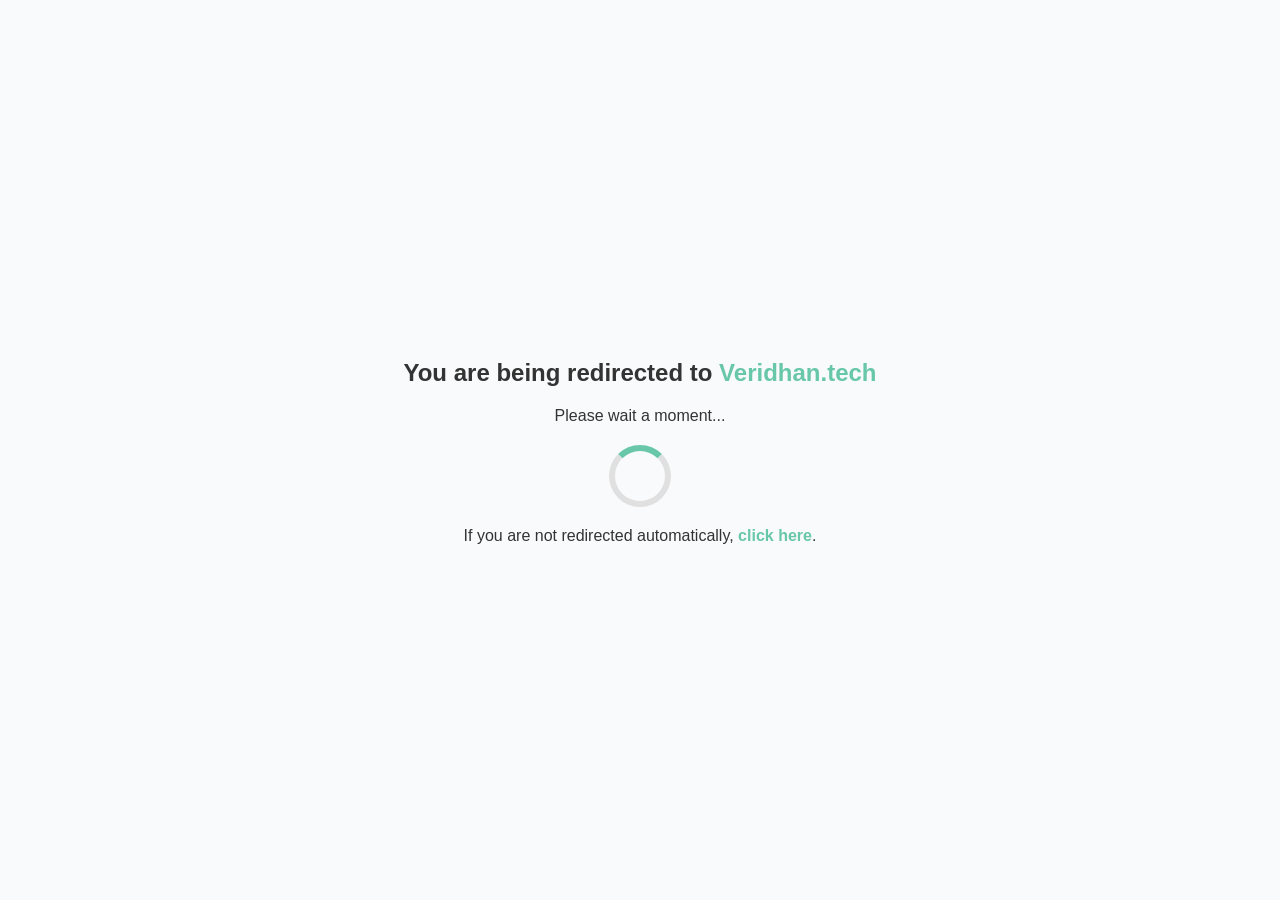
==== index.html @ 01438ee3 "Update index.html" ====
<!DOCTYPE html>
<html lang="en">
<head>
  <meta name='impact-site-verification' value='ee947fef-5fe5-438e-ae5c-49d98652f507' />
  <meta charset="UTF-8" />
  <meta name="viewport" content="width=device-width, initial-scale=1.0" />
  <title>Redirecting to Veridhan.tech</title>
  <style>
    body {
      margin: 0;
      padding: 0;
      display: flex;
      flex-direction: column;
      justify-content: center;
      align-items: center;
      height: 100vh;
      background-color: #f9fafb;
      font-family: Arial, sans-serif;
      color: #333;
    }

    .container {
      text-align: center;
      padding: 20px;
    }

    .loader {
      border: 6px solid #e0e0e0;
      border-top: 6px solid #67C7A8;
      border-radius: 50%;
      width: 50px;
      height: 50px;
      animation: spin 1s linear infinite;
      margin: 20px auto;
    }

    @keyframes spin {
      0% { transform: rotate(0deg); }
      100% { transform: rotate(360deg); }
    }

    a {
      color: #67C7A8;
      text-decoration: none;
      font-weight: bold;
    }
  </style>

  <script>
    setTimeout(() => {
      window.location.href = "https://veridhan.tech";
    }, 3000);
  </script>
</head>

<body>
  <div class="container">
    <h2>You are being redirected to <span style="color:#67C7A8;">Veridhan.tech</span></h2>
    <p>Please wait a moment...</p>
    <div class="loader"></div>
    <p>If you are not redirected automatically, <a href="https://veridhan.tech">click here</a>.</p>
  </div>
</body>
</html>
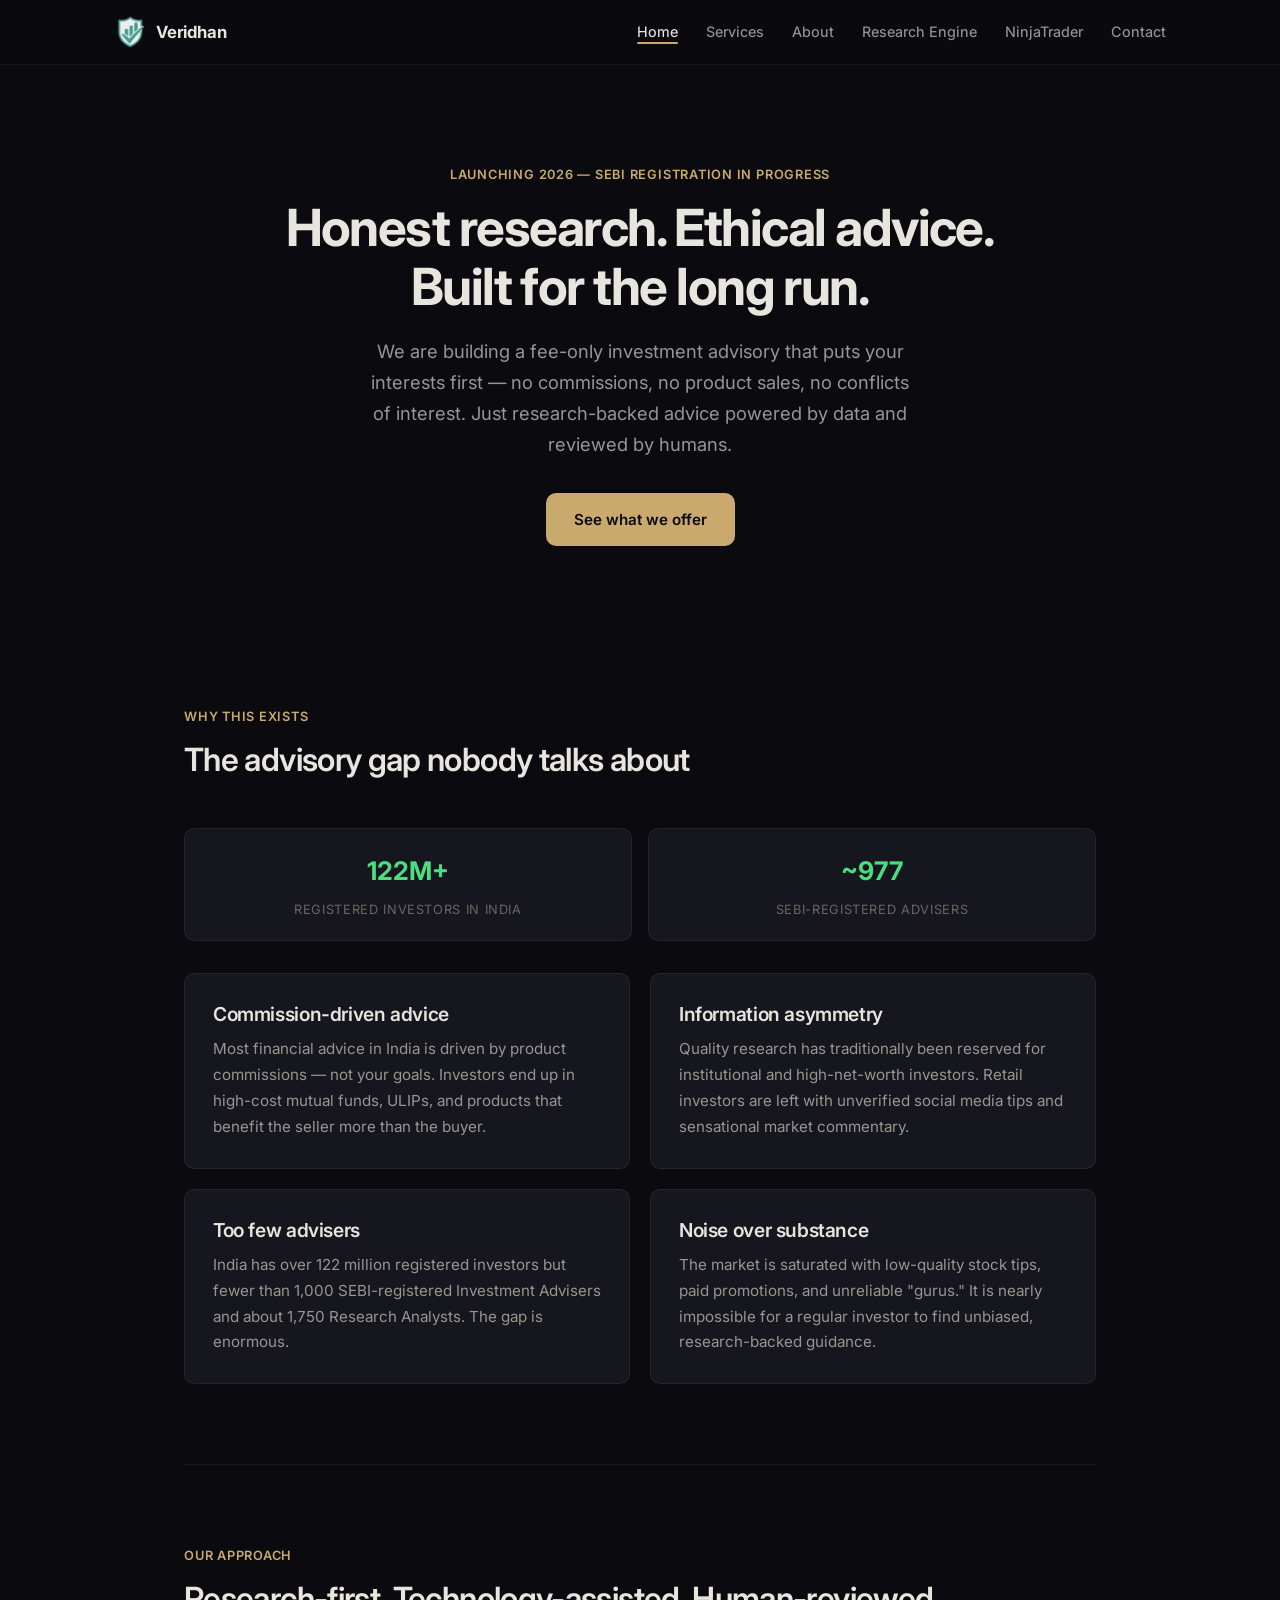
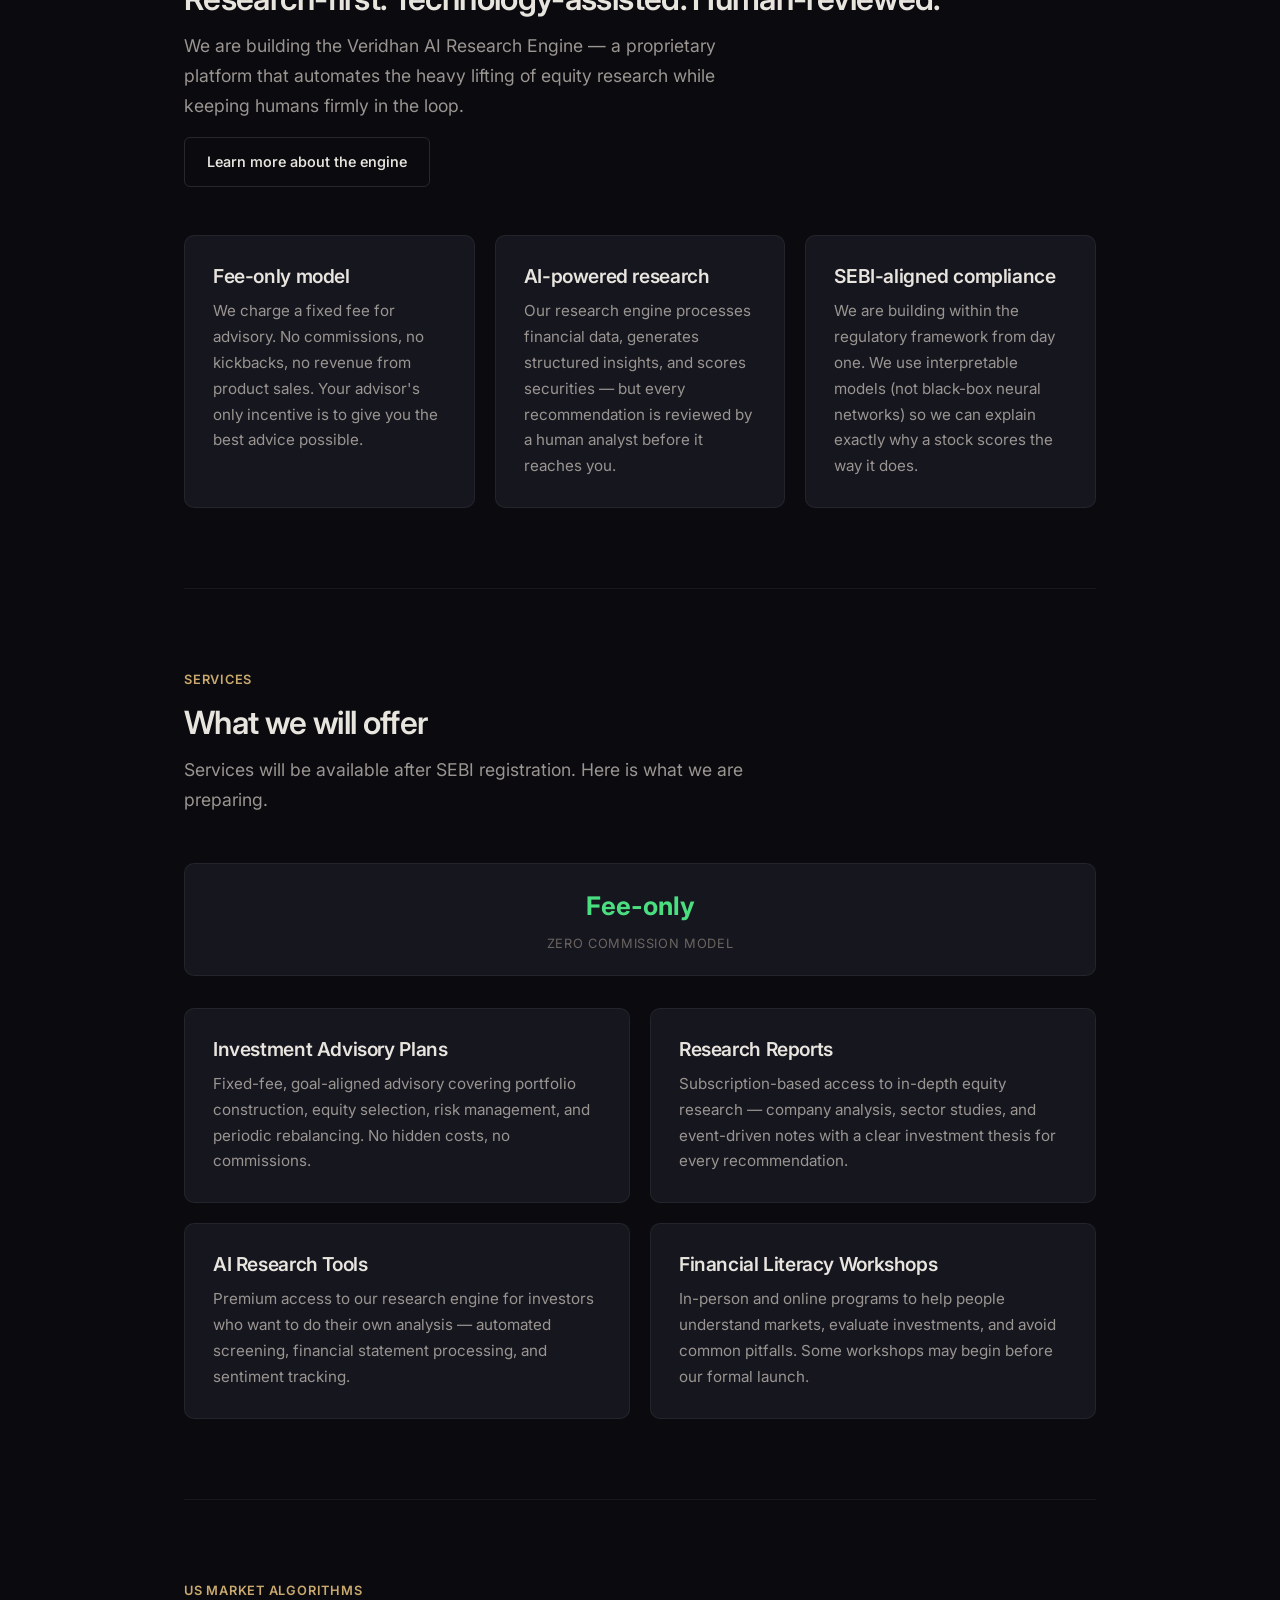
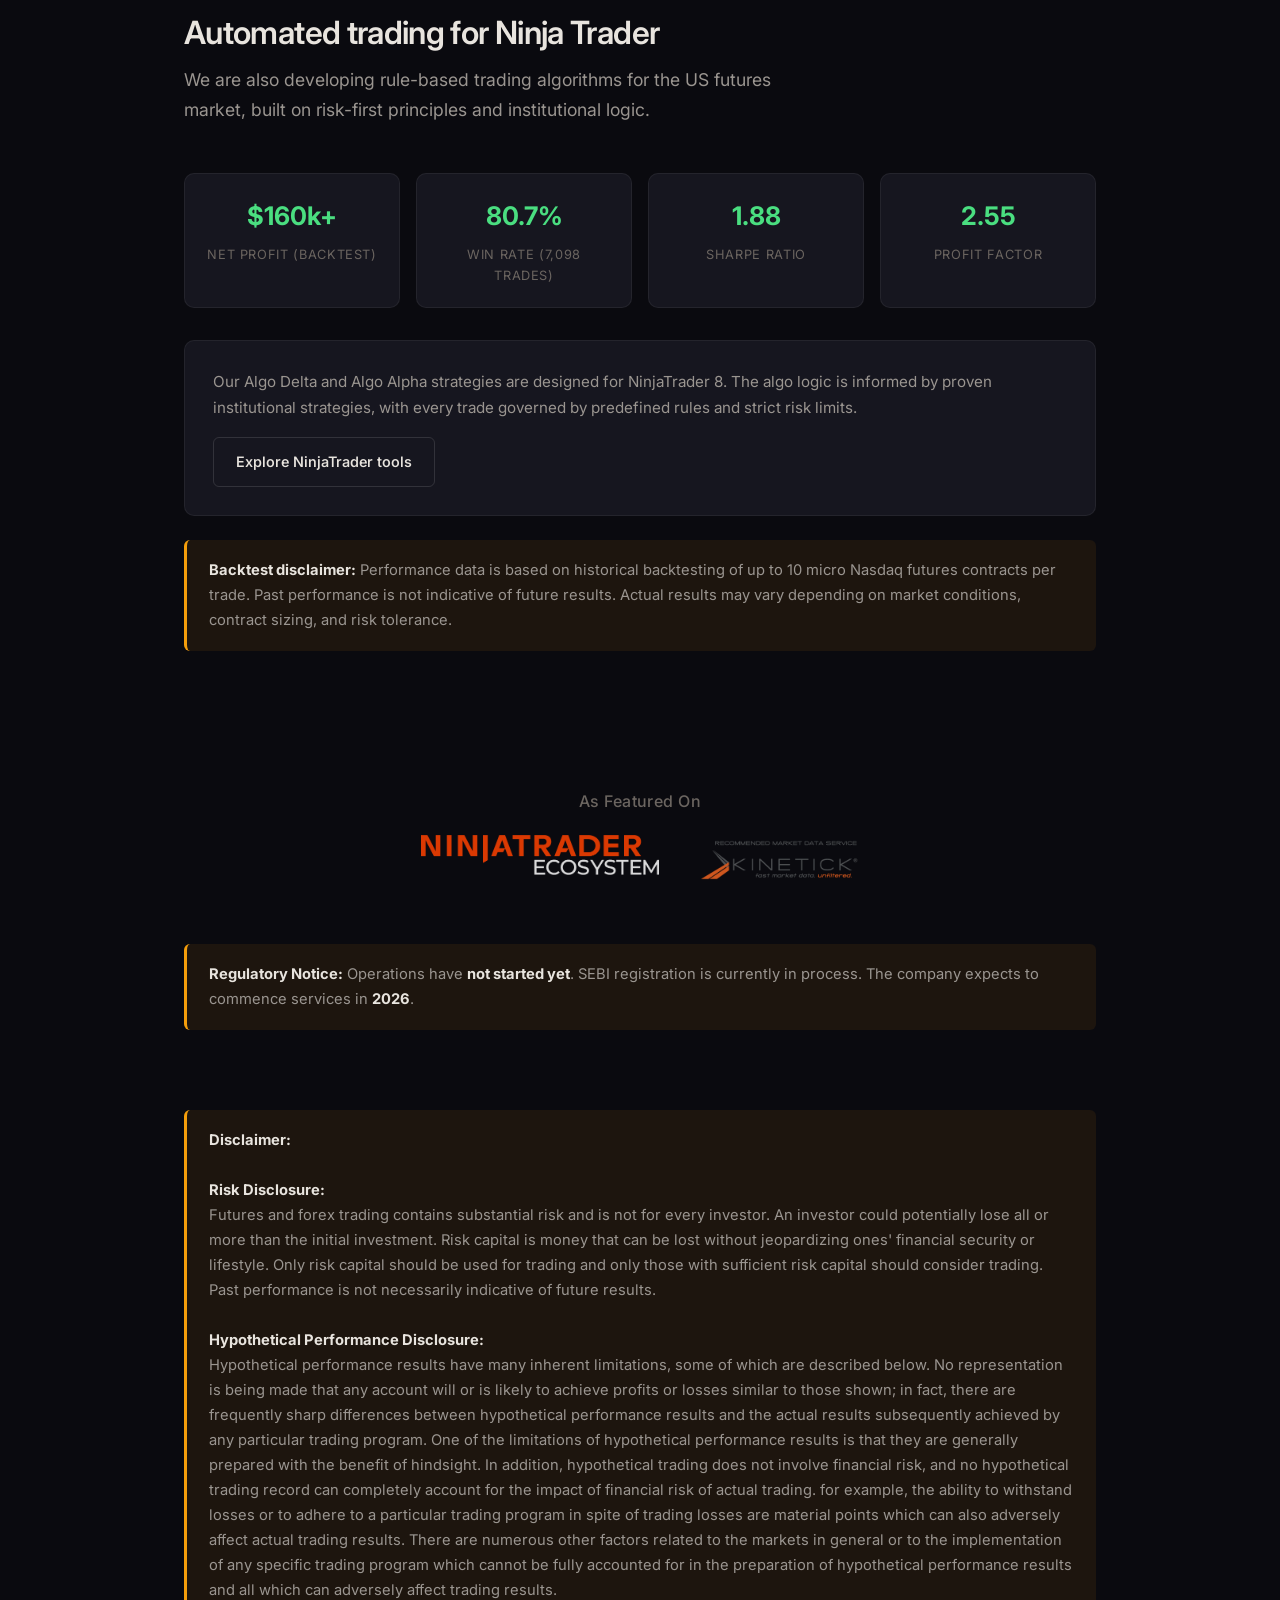
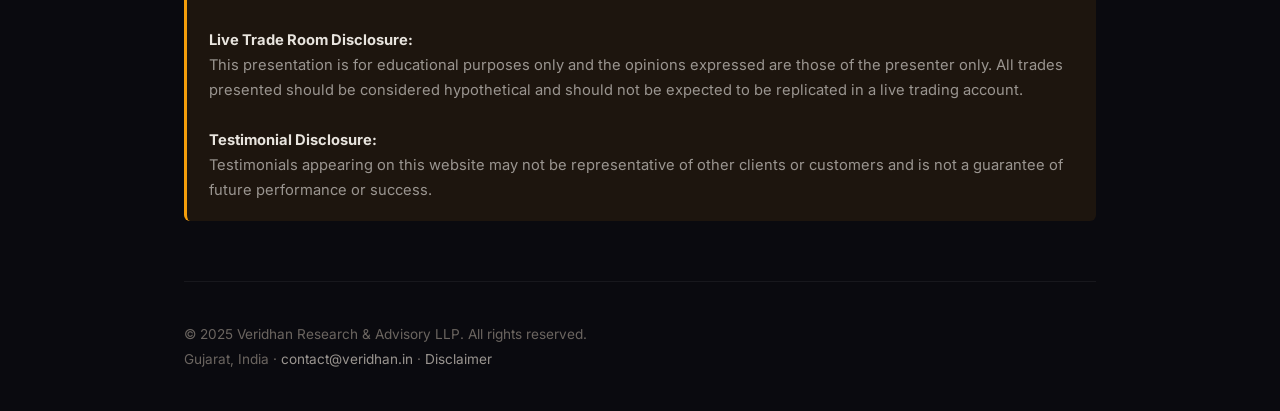
==== commit 91edbf16: "Add files via upload" ====
--- a/index.html
+++ b/index.html
@@ -1,64 +1,307 @@
 <!DOCTYPE html>
 <html lang="en">
+
 <head>
-  <meta name='impact-site-verification' value='ee947fef-5fe5-438e-ae5c-49d98652f507' />
-  <meta charset="UTF-8" />
-  <meta name="viewport" content="width=device-width, initial-scale=1.0" />
-  <title>Redirecting to Veridhan.tech</title>
-  <style>
-    body {
-      margin: 0;
-      padding: 0;
-      display: flex;
-      flex-direction: column;
-      justify-content: center;
-      align-items: center;
-      height: 100vh;
-      background-color: #f9fafb;
-      font-family: Arial, sans-serif;
-      color: #333;
-    }
-
-    .container {
-      text-align: center;
-      padding: 20px;
-    }
-
-    .loader {
-      border: 6px solid #e0e0e0;
-      border-top: 6px solid #67C7A8;
-      border-radius: 50%;
-      width: 50px;
-      height: 50px;
-      animation: spin 1s linear infinite;
-      margin: 20px auto;
-    }
-
-    @keyframes spin {
-      0% { transform: rotate(0deg); }
-      100% { transform: rotate(360deg); }
-    }
-
-    a {
-      color: #67C7A8;
-      text-decoration: none;
-      font-weight: bold;
-    }
-  </style>
-
-  <script>
-    setTimeout(() => {
-      window.location.href = "https://veridhan.tech";
-    }, 3000);
-  </script>
+    <meta charset="UTF-8">
+    <meta name="viewport" content="width=device-width, initial-scale=1.0">
+    <title>Veridhan Research & Advisory LLP | Honest Research. Ethical Advice.</title>
+    <meta name="description"
+        content="Fee-only investment advisory built on data-driven research and zero conflicts of interest. Launching in 2026 after SEBI registration.">
+
+    <!-- Open Graph -->
+    <meta property="og:type" content="website">
+    <meta property="og:url" content="https://veridhan.tech">
+    <meta property="og:title" content="Veridhan Research & Advisory LLP">
+    <meta property="og:description"
+        content="Fee-only investment advisory built on data-driven research and zero conflicts of interest.">
+
+    <!-- Twitter -->
+    <meta name="twitter:card" content="summary_large_image">
+    <meta name="twitter:title" content="Veridhan Research & Advisory LLP">
+    <meta name="twitter:description"
+        content="Fee-only investment advisory built on data-driven research and zero conflicts of interest.">
+
+    <!-- Favicon -->
+    <link rel="icon" type="image/png" sizes="32x32" href="favicon-32x32.png">
+    <link rel="icon" type="image/png" sizes="16x16" href="favicon-16x16.png">
+    <link rel="shortcut icon" href="favicon.ico">
+
+    <link rel="stylesheet" href="styles.css">
+    <script src="sidebar.js" defer></script>
 </head>
 
 <body>
-  <div class="container">
-    <h2>You are being redirected to <span style="color:#67C7A8;">Veridhan.tech</span></h2>
-    <p>Please wait a moment...</p>
-    <div class="loader"></div>
-    <p>If you are not redirected automatically, <a href="https://veridhan.tech">click here</a>.</p>
-  </div>
+
+    <!-- Navigation -->
+    <nav class="navbar">
+        <div class="navbar-inner">
+            <a href="index.html" class="navbar-logo">
+                <div class="logo-mark"><img src="veridhan-logo.png" alt="Veridhan"></div>
+                Veridhan
+            </a>
+            <ul class="navbar-links">
+                <li><a href="index.html">Home</a></li>
+                <li><a href="services.html">Services</a></li>
+                <li><a href="about.html">About</a></li>
+                <li><a href="ai-research-engine.html">Research Engine</a></li>
+                <li><a href="ninjatrader-addons.html">NinjaTrader</a></li>
+                <li><a href="contact.html">Contact</a></li>
+            </ul>
+            <button class="hamburger" aria-label="Toggle menu">
+                <span></span><span></span><span></span>
+            </button>
+        </div>
+    </nav>
+
+    <!-- Mobile Menu -->
+    <div class="mobile-menu">
+        <a href="index.html">Home</a>
+        <a href="services.html">Services</a>
+        <a href="about.html">About</a>
+        <a href="ai-research-engine.html">Research Engine</a>
+        <a href="ninjatrader-addons.html">NinjaTrader</a>
+        <a href="contact.html">Contact</a>
+        <a href="disclaimer.html">Disclaimer</a>
+    </div>
+
+    <div class="container">
+
+        <!-- Hero -->
+        <section class="hero fade-up">
+            <span class="label">Launching 2026 — SEBI registration in progress</span>
+            <h1>Honest research. Ethical advice. Built for the long run.</h1>
+            <p class="subtitle mx-auto">
+                We are building a fee-only investment advisory that puts your interests first — no commissions, no
+                product sales, no conflicts of interest. Just research-backed advice powered by data and reviewed by
+                humans.
+            </p>
+            <a href="services.html" class="hero-cta">See what we offer</a>
+
+        </section>
+
+        <!-- The Problem -->
+        <section class="section fade-up">
+            <div class="section-header">
+                <span class="label">Why this exists</span>
+                <h2>The advisory gap nobody talks about</h2>
+            </div>
+
+            <div class="metrics-row stagger" style="margin-bottom: 32px;">
+                <div class="metric fade-up">
+                    <span class="value">122M+</span>
+                    <span class="metric-label">Registered investors in India</span>
+                </div>
+                <div class="metric fade-up">
+                    <span class="value">~977</span>
+                    <span class="metric-label">SEBI-registered advisers</span>
+                </div>
+            </div>
+            <div class="card-grid card-grid-2 stagger">
+                <div class="card fade-up">
+                    <h3>Commission-driven advice</h3>
+                    <p>Most financial advice in India is driven by product commissions — not your goals. Investors end
+                        up in high-cost mutual funds, ULIPs, and products that benefit the seller more than the buyer.
+                    </p>
+                </div>
+                <div class="card fade-up">
+                    <h3>Information asymmetry</h3>
+                    <p>Quality research has traditionally been reserved for institutional and high-net-worth investors.
+                        Retail investors are left with unverified social media tips and sensational market commentary.
+                    </p>
+                </div>
+                <div class="card fade-up">
+                    <h3>Too few advisers</h3>
+                    <p>India has over 122 million registered investors but fewer than 1,000 SEBI-registered Investment
+                        Advisers and about 1,750 Research Analysts. The gap is enormous.</p>
+                </div>
+                <div class="card fade-up">
+                    <h3>Noise over substance</h3>
+                    <p>The market is saturated with low-quality stock tips, paid promotions, and unreliable "gurus." It
+                        is nearly impossible for a regular investor to find unbiased, research-backed guidance.</p>
+                </div>
+            </div>
+        </section>
+
+        <!-- Our Approach -->
+        <section class="section fade-up">
+            <div class="section-header">
+                <span class="label">Our approach</span>
+                <h2>Research-first. Technology-assisted. Human-reviewed.</h2>
+                <p class="subtitle">We are building the Veridhan AI Research Engine — a proprietary platform that
+                    automates the heavy lifting of equity research while keeping humans firmly in the loop.</p>
+                <div class="mt-16">
+                    <a href="ai-research-engine.html" class="btn btn-outline">Learn more about the engine</a>
+                </div>
+            </div>
+
+            <div class="card-grid card-grid-3 stagger">
+                <div class="card fade-up">
+                    <h3>Fee-only model</h3>
+                    <p>We charge a fixed fee for advisory. No commissions, no kickbacks, no revenue from product sales.
+                        Your advisor's only incentive is to give you the best advice possible.</p>
+                </div>
+                <div class="card fade-up">
+                    <h3>AI-powered research</h3>
+                    <p>Our research engine processes financial data, generates structured insights, and scores
+                        securities — but every recommendation is reviewed by a human analyst before it reaches you.</p>
+                </div>
+                <div class="card fade-up">
+                    <h3>SEBI-aligned compliance</h3>
+                    <p>We are building within the regulatory framework from day one. We use interpretable models (not
+                        black-box neural networks) so we can explain exactly why a stock scores the way it does.</p>
+                </div>
+            </div>
+        </section>
+
+        <!-- What We Offer -->
+        <section class="section fade-up">
+            <div class="section-header">
+                <span class="label">Services</span>
+                <h2>What we will offer</h2>
+                <p class="subtitle">Services will be available after SEBI registration. Here is what we are preparing.
+                </p>
+            </div>
+
+            <div class="metrics-row stagger" style="margin-bottom: 32px;">
+                <div class="metric fade-up">
+                    <span class="value">Fee-only</span>
+                    <span class="metric-label">Zero commission model</span>
+                </div>
+            </div>
+
+            <div class="card-grid card-grid-2 stagger">
+                <div class="card fade-up">
+                    <h3>Investment Advisory Plans</h3>
+                    <p>Fixed-fee, goal-aligned advisory covering portfolio construction, equity selection, risk
+                        management, and periodic rebalancing. No hidden costs, no commissions.</p>
+                </div>
+                <div class="card fade-up">
+                    <h3>Research Reports</h3>
+                    <p>Subscription-based access to in-depth equity research — company analysis, sector studies, and
+                        event-driven notes with a clear investment thesis for every recommendation.</p>
+                </div>
+                <div class="card fade-up">
+                    <h3>AI Research Tools</h3>
+                    <p>Premium access to our research engine for investors who want to do their own analysis — automated
+                        screening, financial statement processing, and sentiment tracking.</p>
+                </div>
+                <div class="card fade-up">
+                    <h3>Financial Literacy Workshops</h3>
+                    <p>In-person and online programs to help people understand markets, evaluate investments, and avoid
+                        common pitfalls. Some workshops may begin before our formal launch.</p>
+                </div>
+            </div>
+        </section>
+
+        <!-- Algo Trading (US Markets) -->
+        <section class="section fade-up">
+            <div class="section-header">
+                <span class="label">US Market Algorithms</span>
+                <h2>Automated trading for Ninja Trader</h2>
+                <p class="subtitle">We are also developing rule-based trading algorithms for the US futures market,
+                    built on risk-first principles and institutional logic.</p>
+            </div>
+
+            <div class="metrics-row stagger">
+                <div class="metric fade-up">
+                    <span class="value">$160k+</span>
+                    <span class="metric-label">Net Profit (backtest)</span>
+                </div>
+                <div class="metric fade-up">
+                    <span class="value">80.7%</span>
+                    <span class="metric-label">Win Rate (7,098 trades)</span>
+                </div>
+                <div class="metric fade-up">
+                    <span class="value">1.88</span>
+                    <span class="metric-label">Sharpe Ratio</span>
+                </div>
+                <div class="metric fade-up">
+                    <span class="value">2.55</span>
+                    <span class="metric-label">Profit Factor</span>
+                </div>
+            </div>
+
+            <div class="card fade-up">
+                <p>Our Algo Delta and Algo Alpha strategies are designed for NinjaTrader 8. The algo logic is informed
+                    by proven institutional strategies, with every trade governed by predefined rules and strict risk
+                    limits.</p>
+                <div class="mt-16">
+                    <a href="ninjatrader-addons.html" class="btn btn-outline">Explore NinjaTrader tools</a>
+                </div>
+            </div>
+
+            <div class="notice mt-24">
+                <strong>Backtest disclaimer:</strong> Performance data is based on historical backtesting of up to 10
+                micro Nasdaq futures contracts per trade. Past performance is not indicative of future results. Actual
+                results may vary depending on market conditions, contract sizing, and risk tolerance.
+            </div>
+        </section>
+
+        <!-- Featured Logos -->
+        <section class="logos-section fade-up">
+            <h2>As Featured On</h2>
+            <div class="logos-row">
+                <a href="https://ninjatraderdomesticvendor.sjv.io/XmPrrg" target="_blank" rel="noopener noreferrer">
+                    <img src="NinjaTrader_NTE_OW_RGB-600x100.png" alt="NinjaTrader">
+                </a>
+                <img src="Kinetick_Logo.png" alt="Kinetick">
+            </div>
+        </section>
+
+        <!-- Regulatory Notice -->
+        <section class="fade-up">
+            <div class="notice">
+                <strong>Regulatory Notice:</strong> Operations have <strong>not started yet</strong>. SEBI registration
+                is currently in process. The company expects to commence services in <strong>2026</strong>.
+            </div>
+        </section>
+
+        <!-- Disclaimer -->
+        <section class="disclaimer-section fade-up">
+            <div class="notice">
+                <strong>Disclaimer:</strong>
+
+                <br><br><strong>Risk Disclosure:</strong>
+                <br>Futures and forex trading contains substantial risk and is not for every investor. An investor could
+                potentially lose all or more than the initial investment. Risk capital is money that can be lost without
+                jeopardizing ones' financial security or lifestyle. Only risk capital should be used for trading and
+                only those with sufficient risk capital should consider trading. Past performance is not necessarily
+                indicative of future results.
+
+                <br><br><strong>Hypothetical Performance Disclosure:</strong>
+                <br>Hypothetical performance results have many inherent limitations, some of which are described below.
+                No representation is being made that any account will or is likely to achieve profits or losses similar
+                to those shown; in fact, there are frequently sharp differences between hypothetical performance results
+                and the actual results subsequently achieved by any particular trading program. One of the limitations
+                of hypothetical performance results is that they are generally prepared with the benefit of hindsight.
+                In addition, hypothetical trading does not involve financial risk, and no hypothetical trading record
+                can completely account for the impact of financial risk of actual trading. for example, the ability to
+                withstand losses or to adhere to a particular trading program in spite of trading losses are material
+                points which can also adversely affect actual trading results. There are numerous other factors related
+                to the markets in general or to the implementation of any specific trading program which cannot be fully
+                accounted for in the preparation of hypothetical performance results and all which can adversely affect
+                trading results.
+
+                <br><br><strong>Live Trade Room Disclosure:</strong>
+                <br>This presentation is for educational purposes only and the opinions expressed are those of the
+                presenter only. All trades presented should be considered hypothetical and should not be expected to be
+                replicated in a live trading account.
+
+                <br><br><strong>Testimonial Disclosure:</strong>
+                <br>Testimonials appearing on this website may not be representative of other clients or customers and
+                is not a guarantee of future performance or success.
+            </div>
+        </section>
+
+        <!-- Footer -->
+        <footer class="footer">
+            &copy; 2025 Veridhan Research &amp; Advisory LLP. All rights reserved.<br>
+            Gujarat, India &middot; <a href="mailto:contact@veridhan.in">contact@veridhan.in</a> &middot; <a
+                href="disclaimer.html">Disclaimer</a>
+        </footer>
+
+    </div>
+
 </body>
-</html>
+
+</html>
--- a/styles.css
+++ b/styles.css
@@ -0,0 +1,1317 @@
+/* ============================================
+   Veridhan — Minimalist Design System
+   ============================================ */
+
+@import url('https://fonts.googleapis.com/css2?family=Inter:wght@300;400;500;600;700&display=swap');
+
+/* --- Tokens --- */
+:root {
+  --bg-primary: #0a0a0f;
+  --bg-secondary: #111118;
+  --bg-card: #16161f;
+  --bg-card-hover: #1c1c28;
+  --border: rgba(255, 255, 255, 0.06);
+  --border-hover: rgba(255, 255, 255, 0.12);
+  --text-primary: #e8e4de;
+  --text-secondary: #9a9590;
+  --text-muted: #6b6560;
+  --accent: #c9a96e;
+  --accent-dim: rgba(201, 169, 110, 0.15);
+  --accent-glow: rgba(201, 169, 110, 0.08);
+  --green: #4ade80;
+  --green-dim: rgba(74, 222, 128, 0.12);
+  --red: #f87171;
+  --warn: #f59e0b;
+  --warn-dim: rgba(245, 158, 11, 0.08);
+  --font: 'Inter', -apple-system, 'Segoe UI', Roboto, sans-serif;
+  --container: 960px;
+  --container-wide: 1100px;
+  --radius: 10px;
+  --radius-sm: 6px;
+  --transition: 200ms ease;
+}
+
+/* --- Reset --- */
+*,
+*::before,
+*::after {
+  box-sizing: border-box;
+  margin: 0;
+  padding: 0;
+}
+
+html {
+  scroll-behavior: smooth;
+  -webkit-font-smoothing: antialiased;
+  -moz-osx-font-smoothing: grayscale;
+}
+
+body {
+  font-family: var(--font);
+  background: var(--bg-primary);
+  color: var(--text-primary);
+  line-height: 1.7;
+  font-size: 16px;
+  overflow-x: hidden;
+}
+
+a {
+  color: var(--accent);
+  text-decoration: none;
+  transition: color var(--transition);
+}
+
+a:hover {
+  color: #dfc28a;
+}
+
+img {
+  max-width: 100%;
+  height: auto;
+}
+
+/* --- Container --- */
+.container {
+  max-width: var(--container);
+  margin: 0 auto;
+  padding: 0 24px;
+}
+
+.container-wide {
+  max-width: var(--container-wide);
+  margin: 0 auto;
+  padding: 0 24px;
+}
+
+/* ============================================
+   Navigation — Sticky Top Bar
+   ============================================ */
+.navbar {
+  position: fixed;
+  top: 0;
+  left: 0;
+  right: 0;
+  z-index: 100;
+  background: rgba(10, 10, 15, 0.85);
+  backdrop-filter: blur(16px);
+  -webkit-backdrop-filter: blur(16px);
+  border-bottom: 1px solid var(--border);
+  transition: background 0.3s ease;
+}
+
+.navbar-inner {
+  max-width: var(--container-wide);
+  margin: 0 auto;
+  padding: 0 24px;
+  display: flex;
+  align-items: center;
+  justify-content: space-between;
+  height: 64px;
+}
+
+.navbar-logo {
+  display: flex;
+  align-items: center;
+  gap: 10px;
+  font-weight: 700;
+  font-size: 1.05rem;
+  color: var(--text-primary);
+  text-decoration: none;
+  letter-spacing: -0.01em;
+}
+
+.navbar-logo .logo-mark {
+  width: 32px;
+  height: 32px;
+  border-radius: 4px;
+  overflow: hidden;
+  display: flex;
+  align-items: center;
+  justify-content: center;
+  flex-shrink: 0;
+}
+
+.navbar-logo .logo-mark img {
+  width: 100%;
+  height: 100%;
+  object-fit: contain;
+}
+
+.navbar-links {
+  display: flex;
+  align-items: center;
+  gap: 28px;
+  list-style: none;
+}
+
+.navbar-links a {
+  color: var(--text-secondary);
+  font-size: 0.9rem;
+  font-weight: 450;
+  transition: color var(--transition);
+  text-decoration: none;
+  position: relative;
+}
+
+.navbar-links a:hover,
+.navbar-links a.active {
+  color: var(--text-primary);
+}
+
+.navbar-links a.active::after {
+  content: '';
+  position: absolute;
+  bottom: -4px;
+  left: 0;
+  right: 0;
+  height: 2px;
+  background: var(--accent);
+  border-radius: 1px;
+}
+
+/* Hamburger */
+.hamburger {
+  display: none;
+  flex-direction: column;
+  gap: 5px;
+  background: none;
+  border: none;
+  cursor: pointer;
+  padding: 4px;
+}
+
+.hamburger span {
+  width: 22px;
+  height: 2px;
+  background: var(--text-primary);
+  border-radius: 2px;
+  transition: all 0.3s ease;
+  transform-origin: center;
+}
+
+.hamburger.active span:nth-child(1) {
+  transform: rotate(45deg) translate(5px, 5px);
+}
+
+.hamburger.active span:nth-child(2) {
+  opacity: 0;
+}
+
+.hamburger.active span:nth-child(3) {
+  transform: rotate(-45deg) translate(5px, -5px);
+}
+
+/* Mobile nav */
+.mobile-menu {
+  display: none;
+  position: fixed;
+  top: 64px;
+  left: 0;
+  right: 0;
+  bottom: 0;
+  background: rgba(10, 10, 15, 0.97);
+  backdrop-filter: blur(20px);
+  z-index: 99;
+  padding: 32px 24px;
+}
+
+.mobile-menu.active {
+  display: block;
+}
+
+.mobile-menu a {
+  display: block;
+  padding: 14px 0;
+  color: var(--text-secondary);
+  font-size: 1.1rem;
+  font-weight: 450;
+  border-bottom: 1px solid var(--border);
+  transition: color var(--transition);
+}
+
+.mobile-menu a:hover,
+.mobile-menu a.active {
+  color: var(--text-primary);
+}
+
+@media (max-width: 768px) {
+  .navbar-links {
+    display: none;
+  }
+
+  .hamburger {
+    display: flex;
+  }
+}
+
+/* Body offset for fixed navbar */
+body {
+  padding-top: 64px;
+}
+
+/* ============================================
+   Typography
+   ============================================ */
+h1,
+h2,
+h3,
+h4 {
+  color: var(--text-primary);
+  font-weight: 600;
+  line-height: 1.25;
+  letter-spacing: -0.02em;
+}
+
+h1 {
+  font-size: clamp(2rem, 4vw, 2.8rem);
+  margin-bottom: 16px;
+}
+
+h2 {
+  font-size: clamp(1.5rem, 3vw, 2rem);
+  margin-bottom: 12px;
+}
+
+h3 {
+  font-size: 1.2rem;
+  margin-bottom: 8px;
+}
+
+.subtitle {
+  color: var(--text-secondary);
+  font-size: 1.1rem;
+  line-height: 1.7;
+  max-width: 600px;
+}
+
+.label {
+  font-size: 0.8rem;
+  font-weight: 600;
+  letter-spacing: 0.06em;
+  text-transform: uppercase;
+  color: var(--accent);
+  margin-bottom: 12px;
+  display: block;
+}
+
+/* ============================================
+   Sections
+   ============================================ */
+.section {
+  padding: 80px 0;
+}
+
+.section+.section {
+  border-top: 1px solid var(--border);
+}
+
+.section-header {
+  margin-bottom: 48px;
+}
+
+.section-header .subtitle {
+  margin-top: 8px;
+}
+
+/* ============================================
+   Hero Section
+   ============================================ */
+.hero {
+  padding: 100px 0 80px;
+  text-align: center;
+}
+
+.hero h1 {
+  font-size: clamp(2.2rem, 5vw, 3.2rem);
+  font-weight: 700;
+  max-width: 720px;
+  margin: 0 auto 20px;
+  letter-spacing: -0.03em;
+  line-height: 1.15;
+}
+
+.hero .subtitle {
+  max-width: 560px;
+  margin: 0 auto 32px;
+  font-size: 1.15rem;
+}
+
+.hero-cta {
+  display: inline-flex;
+  align-items: center;
+  gap: 8px;
+  padding: 14px 28px;
+  background: var(--accent);
+  color: #0a0a0f;
+  font-weight: 600;
+  font-size: 0.95rem;
+  border-radius: var(--radius);
+  border: none;
+  cursor: pointer;
+  transition: all var(--transition);
+  text-decoration: none;
+}
+
+.hero-cta:hover {
+  background: #dfc28a;
+  color: #0a0a0f;
+  transform: translateY(-2px);
+  box-shadow: 0 8px 24px rgba(201, 169, 110, 0.25);
+}
+
+.hero-stats {
+  display: flex;
+  justify-content: center;
+  gap: 48px;
+  margin-top: 56px;
+  flex-wrap: wrap;
+}
+
+.hero-stat {
+  text-align: center;
+}
+
+.hero-stat .number {
+  font-size: 1.8rem;
+  font-weight: 700;
+  color: var(--text-primary);
+  display: block;
+}
+
+.hero-stat .label-text {
+  font-size: 0.82rem;
+  color: var(--text-muted);
+  margin-top: 4px;
+  display: block;
+}
+
+/* ============================================
+   Cards
+   ============================================ */
+.card {
+  background: var(--bg-card);
+  border: 1px solid var(--border);
+  border-radius: var(--radius);
+  padding: 28px;
+  transition: all var(--transition);
+}
+
+.card:hover {
+  border-color: var(--border-hover);
+  background: var(--bg-card-hover);
+}
+
+.card-grid {
+  display: grid;
+  gap: 20px;
+}
+
+.card-grid-2 {
+  grid-template-columns: repeat(2, 1fr);
+}
+
+.card-grid-3 {
+  grid-template-columns: repeat(3, 1fr);
+}
+
+.card-grid-4 {
+  grid-template-columns: repeat(4, 1fr);
+}
+
+@media (max-width: 768px) {
+
+  .card-grid-2,
+  .card-grid-3,
+  .card-grid-4 {
+    grid-template-columns: 1fr;
+  }
+}
+
+@media (min-width: 769px) and (max-width: 1024px) {
+
+  .card-grid-3,
+  .card-grid-4 {
+    grid-template-columns: repeat(2, 1fr);
+  }
+}
+
+.card h3 {
+  margin-bottom: 10px;
+}
+
+.card p {
+  color: var(--text-secondary);
+  font-size: 0.95rem;
+  line-height: 1.7;
+}
+
+/* ============================================
+   Metric Cards (for algo stats)
+   ============================================ */
+.metrics-row {
+  display: grid;
+  grid-template-columns: repeat(auto-fit, minmax(180px, 1fr));
+  gap: 16px;
+  margin: 32px 0;
+}
+
+.metric {
+  background: var(--bg-card);
+  border: 1px solid var(--border);
+  border-radius: var(--radius);
+  padding: 20px;
+  text-align: center;
+}
+
+.metric .value {
+  font-size: 1.6rem;
+  font-weight: 700;
+  color: var(--green);
+  display: block;
+}
+
+.metric .metric-label {
+  font-size: 0.8rem;
+  color: var(--text-muted);
+  text-transform: uppercase;
+  letter-spacing: 0.05em;
+  margin-top: 6px;
+  display: block;
+}
+
+/* ============================================
+   Notice / Disclaimer
+   ============================================ */
+.notice {
+  padding: 18px 22px;
+  border-left: 3px solid var(--warn);
+  background: var(--warn-dim);
+  border-radius: var(--radius-sm);
+  margin: 20px 0;
+  font-size: 0.92rem;
+  color: var(--text-secondary);
+  line-height: 1.7;
+}
+
+.notice strong {
+  color: var(--text-primary);
+}
+
+.disclaimer-section {
+  padding: 40px 0;
+}
+
+.disclaimer-block {
+  background: var(--bg-card);
+  border: 1px solid var(--border);
+  border-radius: var(--radius);
+  padding: 24px;
+  margin-bottom: 16px;
+}
+
+.disclaimer-block h3 {
+  font-size: 1.05rem;
+  margin-bottom: 10px;
+  color: var(--text-primary);
+}
+
+.disclaimer-block p {
+  color: var(--text-secondary);
+  font-size: 0.92rem;
+  line-height: 1.75;
+}
+
+/* ============================================
+   Featured Logos
+   ============================================ */
+.logos-section {
+  padding: 40px 0;
+  text-align: center;
+}
+
+.logos-section h2 {
+  font-size: 1rem;
+  font-weight: 500;
+  color: var(--text-muted);
+  margin-bottom: 24px;
+  letter-spacing: 0.03em;
+}
+
+.logos-row {
+  display: flex;
+  justify-content: center;
+  align-items: center;
+  gap: 40px;
+  flex-wrap: wrap;
+  opacity: 0.85;
+}
+
+.logos-row img {
+  height: 40px;
+}
+
+.logos-row a {
+  display: inline-block;
+  transition: opacity var(--transition);
+}
+
+.logos-row a:hover {
+  opacity: 1;
+}
+
+/* ============================================
+   Buttons
+   ============================================ */
+.btn {
+  display: inline-flex;
+  align-items: center;
+  gap: 6px;
+  padding: 12px 22px;
+  border-radius: var(--radius-sm);
+  font-size: 0.9rem;
+  font-weight: 550;
+  cursor: pointer;
+  transition: all var(--transition);
+  text-decoration: none;
+  border: none;
+  font-family: var(--font);
+}
+
+.btn-primary {
+  background: var(--accent);
+  color: #0a0a0f;
+}
+
+.btn-primary:hover {
+  background: #dfc28a;
+  color: #0a0a0f;
+  transform: translateY(-1px);
+  box-shadow: 0 6px 20px rgba(201, 169, 110, 0.2);
+}
+
+.btn-outline {
+  background: transparent;
+  border: 1px solid var(--border-hover);
+  color: var(--text-primary);
+}
+
+.btn-outline:hover {
+  border-color: var(--accent);
+  color: var(--accent);
+}
+
+.btn-ghost {
+  background: transparent;
+  color: var(--accent);
+  padding: 12px 16px;
+}
+
+.btn-ghost:hover {
+  color: #dfc28a;
+}
+
+.btn-green {
+  background: var(--green);
+  color: #052e16;
+}
+
+.btn-green:hover {
+  background: #22c55e;
+  transform: translateY(-1px);
+  box-shadow: 0 6px 20px rgba(74, 222, 128, 0.2);
+}
+
+.btn-group {
+  display: flex;
+  gap: 12px;
+  flex-wrap: wrap;
+}
+
+/* ============================================
+   Footer
+   ============================================ */
+.footer {
+  padding: 40px 0;
+  border-top: 1px solid var(--border);
+  color: var(--text-muted);
+  font-size: 0.85rem;
+  line-height: 1.8;
+}
+
+.footer a {
+  color: var(--text-secondary);
+}
+
+.footer a:hover {
+  color: var(--accent);
+}
+
+/* ============================================
+   Scroll Animations
+   ============================================ */
+.fade-up {
+  opacity: 0;
+  transform: translateY(24px);
+  transition: opacity 0.6s ease, transform 0.6s ease;
+}
+
+.fade-up.visible {
+  opacity: 1;
+  transform: translateY(0);
+}
+
+/* Stagger children */
+.stagger>.fade-up:nth-child(1) {
+  transition-delay: 0s;
+}
+
+.stagger>.fade-up:nth-child(2) {
+  transition-delay: 0.08s;
+}
+
+.stagger>.fade-up:nth-child(3) {
+  transition-delay: 0.16s;
+}
+
+.stagger>.fade-up:nth-child(4) {
+  transition-delay: 0.24s;
+}
+
+.stagger>.fade-up:nth-child(5) {
+  transition-delay: 0.32s;
+}
+
+/* ============================================
+   Utility
+   ============================================ */
+.text-center {
+  text-align: center;
+}
+
+.text-secondary {
+  color: var(--text-secondary);
+}
+
+.text-muted {
+  color: var(--text-muted);
+}
+
+.text-accent {
+  color: var(--accent);
+}
+
+.text-green {
+  color: var(--green);
+}
+
+.mt-8 {
+  margin-top: 8px;
+}
+
+.mt-16 {
+  margin-top: 16px;
+}
+
+.mt-24 {
+  margin-top: 24px;
+}
+
+.mt-32 {
+  margin-top: 32px;
+}
+
+.mt-48 {
+  margin-top: 48px;
+}
+
+.mb-16 {
+  margin-bottom: 16px;
+}
+
+.mb-24 {
+  margin-bottom: 24px;
+}
+
+.mb-32 {
+  margin-bottom: 32px;
+}
+
+.mx-auto {
+  margin-left: auto;
+  margin-right: auto;
+}
+
+.max-w-600 {
+  max-width: 600px;
+}
+
+.max-w-720 {
+  max-width: 720px;
+}
+
+.divider {
+  height: 1px;
+  background: var(--border);
+  margin: 48px 0;
+}
+
+/* Prose list styling */
+.prose-list {
+  list-style: none;
+  padding: 0;
+}
+
+.prose-list li {
+  padding: 12px 0 12px 20px;
+  position: relative;
+  color: var(--text-secondary);
+  font-size: 0.95rem;
+  line-height: 1.7;
+  border-bottom: 1px solid var(--border);
+}
+
+.prose-list li:last-child {
+  border-bottom: none;
+}
+
+.prose-list li::before {
+  content: '';
+  position: absolute;
+  left: 0;
+  top: 20px;
+  width: 6px;
+  height: 6px;
+  border-radius: 50%;
+  background: var(--accent);
+}
+
+/* ============================================
+   Product Cards (NinjaTrader pages)
+   ============================================ */
+.product-grid {
+  display: grid;
+  grid-template-columns: repeat(auto-fit, minmax(320px, 1fr));
+  gap: 20px;
+}
+
+.product-card {
+  background: var(--bg-card);
+  border: 1px solid var(--border);
+  border-radius: var(--radius);
+  overflow: hidden;
+  transition: all var(--transition);
+  display: flex;
+  flex-direction: column;
+}
+
+.product-card:hover {
+  border-color: var(--border-hover);
+  transform: translateY(-4px);
+  box-shadow: 0 12px 32px rgba(0, 0, 0, 0.3);
+}
+
+.product-header {
+  background: var(--bg-secondary);
+  padding: 24px;
+  border-bottom: 2px solid var(--accent);
+}
+
+.product-header.blue {
+  border-bottom-color: #3b82f6;
+}
+
+.product-name {
+  font-size: 1.25rem;
+  font-weight: 700;
+  color: var(--text-primary);
+  margin-bottom: 6px;
+}
+
+.product-badge {
+  display: inline-block;
+  background: var(--accent-dim);
+  color: var(--accent);
+  padding: 4px 12px;
+  border-radius: 999px;
+  font-size: 0.75rem;
+  font-weight: 600;
+  text-transform: uppercase;
+  letter-spacing: 0.04em;
+}
+
+.product-body {
+  padding: 24px;
+  flex-grow: 1;
+  display: flex;
+  flex-direction: column;
+}
+
+.product-description {
+  color: var(--text-secondary);
+  font-size: 0.95rem;
+  line-height: 1.7;
+  margin-bottom: 16px;
+}
+
+.product-features {
+  list-style: none;
+  padding: 0;
+  margin: 0 0 20px;
+}
+
+.product-features li {
+  padding: 6px 0 6px 20px;
+  position: relative;
+  color: var(--text-secondary);
+  font-size: 0.9rem;
+}
+
+.product-features li::before {
+  content: '—';
+  position: absolute;
+  left: 0;
+  color: var(--accent);
+  font-weight: 600;
+}
+
+.product-specs {
+  display: grid;
+  grid-template-columns: repeat(2, 1fr);
+  gap: 12px 24px;
+  margin-bottom: 20px;
+}
+
+.spec-item {
+  display: flex;
+  flex-direction: column;
+  gap: 2px;
+}
+
+.spec-label {
+  font-size: 0.72rem;
+  text-transform: uppercase;
+  color: var(--text-muted);
+  letter-spacing: 0.06em;
+}
+
+.spec-value {
+  font-size: 0.92rem;
+  font-weight: 600;
+  color: var(--text-primary);
+}
+
+.product-footer {
+  padding: 16px 24px 24px;
+  border-top: 1px solid var(--border);
+}
+
+.product-note {
+  font-size: 0.82rem;
+  color: var(--text-muted);
+  margin-bottom: 12px;
+  line-height: 1.6;
+}
+
+/* ============================================
+   Waitlist Modal
+   ============================================ */
+.modal-overlay {
+  position: fixed;
+  inset: 0;
+  background: rgba(10, 10, 15, 0.85);
+  display: none;
+  align-items: center;
+  justify-content: center;
+  z-index: 9999;
+  padding: 16px;
+}
+
+.modal-overlay.active {
+  display: flex;
+}
+
+.modal {
+  background: var(--bg-card);
+  border-radius: var(--radius);
+  max-width: 720px;
+  width: 100%;
+  box-shadow: 0 24px 64px rgba(0, 0, 0, 0.5);
+  border: 1px solid var(--border);
+  position: relative;
+  overflow: hidden;
+}
+
+.modal-close {
+  position: absolute;
+  top: 12px;
+  right: 16px;
+  font-size: 24px;
+  color: var(--text-muted);
+  border: none;
+  background: transparent;
+  cursor: pointer;
+  transition: color var(--transition);
+  z-index: 10;
+}
+
+.modal-close:hover {
+  color: var(--text-primary);
+}
+
+/* ============================================
+   Performance Data (Opening Range Bot page)
+   ============================================ */
+.perf-grid {
+  display: grid;
+  grid-template-columns: repeat(auto-fit, minmax(280px, 1fr));
+  gap: 20px;
+  margin-bottom: 32px;
+}
+
+.perf-card {
+  background: var(--bg-card);
+  border: 1px solid var(--border);
+  border-radius: var(--radius);
+  padding: 24px;
+}
+
+.perf-card h3 {
+  font-size: 1.05rem;
+  margin-bottom: 16px;
+  padding-bottom: 10px;
+  border-bottom: 1px solid var(--border);
+}
+
+.perf-item {
+  display: flex;
+  justify-content: space-between;
+  padding: 8px 0;
+  border-bottom: 1px solid var(--border);
+  font-size: 0.92rem;
+}
+
+.perf-item:last-child {
+  border-bottom: none;
+}
+
+.perf-label {
+  color: var(--text-muted);
+}
+
+.perf-value {
+  color: var(--text-primary);
+  font-weight: 600;
+}
+
+.perf-value.positive {
+  color: var(--green);
+}
+
+.risk-grid {
+  display: grid;
+  grid-template-columns: repeat(auto-fit, minmax(180px, 1fr));
+  gap: 16px;
+  margin-bottom: 32px;
+}
+
+.risk-card {
+  background: var(--bg-card);
+  border: 1px solid var(--border);
+  border-radius: var(--radius);
+  padding: 20px;
+  text-align: center;
+}
+
+.risk-card.good {
+  border-color: rgba(74, 222, 128, 0.2);
+  background: rgba(74, 222, 128, 0.04);
+}
+
+.risk-card h4 {
+  font-size: 0.82rem;
+  color: var(--text-muted);
+  text-transform: uppercase;
+  letter-spacing: 0.05em;
+  margin-bottom: 8px;
+  font-weight: 600;
+}
+
+.risk-value {
+  font-size: 1.5rem;
+  font-weight: 700;
+  color: var(--text-primary);
+}
+
+.risk-card.good .risk-value {
+  color: var(--green);
+}
+
+.risk-note {
+  font-size: 0.8rem;
+  color: var(--text-muted);
+  margin-top: 6px;
+}
+
+/* Strategy section */
+.strategy-section {
+  background: var(--bg-card);
+  border: 1px solid var(--border);
+  border-radius: var(--radius);
+  padding: 32px;
+  margin-bottom: 32px;
+}
+
+.strategy-grid {
+  display: grid;
+  grid-template-columns: repeat(auto-fit, minmax(250px, 1fr));
+  gap: 32px;
+}
+
+.strategy-grid h3 {
+  font-size: 1.05rem;
+  margin-bottom: 12px;
+}
+
+.strategy-grid ul {
+  list-style: none;
+  padding: 0;
+}
+
+.strategy-grid li {
+  padding: 6px 0 6px 18px;
+  position: relative;
+  color: var(--text-secondary);
+  font-size: 0.92rem;
+  line-height: 1.6;
+}
+
+.strategy-grid li::before {
+  content: '—';
+  position: absolute;
+  left: 0;
+  color: var(--accent);
+}
+
+/* CTA Box */
+.cta-box {
+  background: var(--bg-card);
+  border: 1px solid var(--border);
+  border-radius: var(--radius);
+  padding: 40px;
+  text-align: center;
+  margin: 32px 0;
+}
+
+.cta-box h2 {
+  margin-bottom: 8px;
+}
+
+.cta-box p {
+  color: var(--text-secondary);
+  margin-bottom: 24px;
+}
+
+.cta-box .btn-group {
+  justify-content: center;
+}
+
+/* ============================================
+   Affiliate Banner
+   ============================================ */
+.affiliate-banner {
+  background: var(--bg-secondary);
+  padding: 8px 0;
+  text-align: center;
+  border-bottom: 1px solid var(--border);
+}
+
+.affiliate-banner a {
+  display: inline-block;
+}
+
+.affiliate-banner img {
+  max-width: 100%;
+  height: auto;
+}
+
+/* ============================================
+   Benefits Grid (NinjaTrader)
+   ============================================ */
+.benefits-grid {
+  display: grid;
+  grid-template-columns: repeat(auto-fit, minmax(250px, 1fr));
+  gap: 16px;
+}
+
+.benefit-item {
+  padding: 20px;
+  border-radius: var(--radius);
+  background: var(--bg-card);
+  border: 1px solid var(--border);
+}
+
+.benefit-title {
+  font-weight: 600;
+  margin-bottom: 8px;
+  color: var(--text-primary);
+  font-size: 0.95rem;
+}
+
+.benefit-description {
+  font-size: 0.88rem;
+  color: var(--text-secondary);
+  line-height: 1.65;
+}
+
+/* ============================================
+   Data Table
+   ============================================ */
+.data-table {
+  width: 100%;
+  border-collapse: collapse;
+  background: var(--bg-card);
+  border: 1px solid var(--border);
+  border-radius: var(--radius);
+  overflow: hidden;
+  margin-bottom: 32px;
+}
+
+.data-table thead {
+  background: var(--bg-secondary);
+  border-bottom: 1px solid var(--border);
+}
+
+.data-table th {
+  padding: 12px 16px;
+  text-align: left;
+  font-weight: 600;
+  color: var(--text-muted);
+  font-size: 0.8rem;
+  text-transform: uppercase;
+  letter-spacing: 0.05em;
+}
+
+.data-table td {
+  padding: 10px 16px;
+  border-bottom: 1px solid var(--border);
+  color: var(--text-secondary);
+  font-size: 0.9rem;
+}
+
+.data-table tbody tr:hover {
+  background: var(--bg-card-hover);
+}
+
+/* ============================================
+   Responsive
+   ============================================ */
+@media (max-width: 768px) {
+  .section {
+    padding: 48px 0;
+  }
+
+  .hero {
+    padding: 64px 0 48px;
+  }
+
+  .hero h1 {
+    font-size: 1.8rem;
+  }
+
+  .product-specs {
+    grid-template-columns: 1fr;
+  }
+
+  .hero-stats {
+    gap: 24px;
+  }
+
+  .cta-box {
+    padding: 28px 20px;
+  }
+
+  .cta-box .btn-group {
+    flex-direction: column;
+  }
+
+  .cta-box .btn-group .btn {
+    width: 100%;
+    justify-content: center;
+  }
+
+  .strategy-section {
+    padding: 24px;
+  }
+}
+
+/* Notice box for NinjaTrader pages */
+.notice-box-dark {
+  background: var(--accent-dim);
+  border: 1px solid rgba(201, 169, 110, 0.2);
+  padding: 16px 20px;
+  border-radius: var(--radius-sm);
+  margin-bottom: 32px;
+  font-size: 0.92rem;
+  color: var(--text-secondary);
+  line-height: 1.7;
+}
+
+.notice-box-dark strong {
+  color: var(--accent);
+}
+
+/* ============================================
+   Detail Modal (strategy performance popup)
+   ============================================ */
+.modal.detail-modal {
+  max-width: 900px;
+  max-height: 85vh;
+  overflow-y: auto;
+  padding: 32px;
+}
+
+.modal.detail-modal h2 {
+  font-size: 1.35rem;
+  margin-bottom: 4px;
+}
+
+.modal.detail-modal .detail-badge {
+  display: inline-block;
+  background: var(--accent-dim);
+  color: var(--accent);
+  padding: 4px 12px;
+  border-radius: 999px;
+  font-size: 0.75rem;
+  font-weight: 600;
+  text-transform: uppercase;
+  letter-spacing: 0.04em;
+  margin-bottom: 20px;
+}
+
+.modal.detail-modal .detail-description {
+  color: var(--text-secondary);
+  font-size: 0.95rem;
+  line-height: 1.7;
+  margin-bottom: 24px;
+  max-width: 720px;
+}
+
+.modal.detail-modal .perf-grid {
+  margin-bottom: 24px;
+}
+
+.modal.detail-modal .risk-grid {
+  margin-bottom: 24px;
+}
+
+.modal.detail-modal .strategy-section {
+  margin-bottom: 24px;
+}
+
+@media (max-width: 768px) {
+  .modal.detail-modal {
+    max-width: 100%;
+    padding: 20px;
+    max-height: 90vh;
+  }
+}
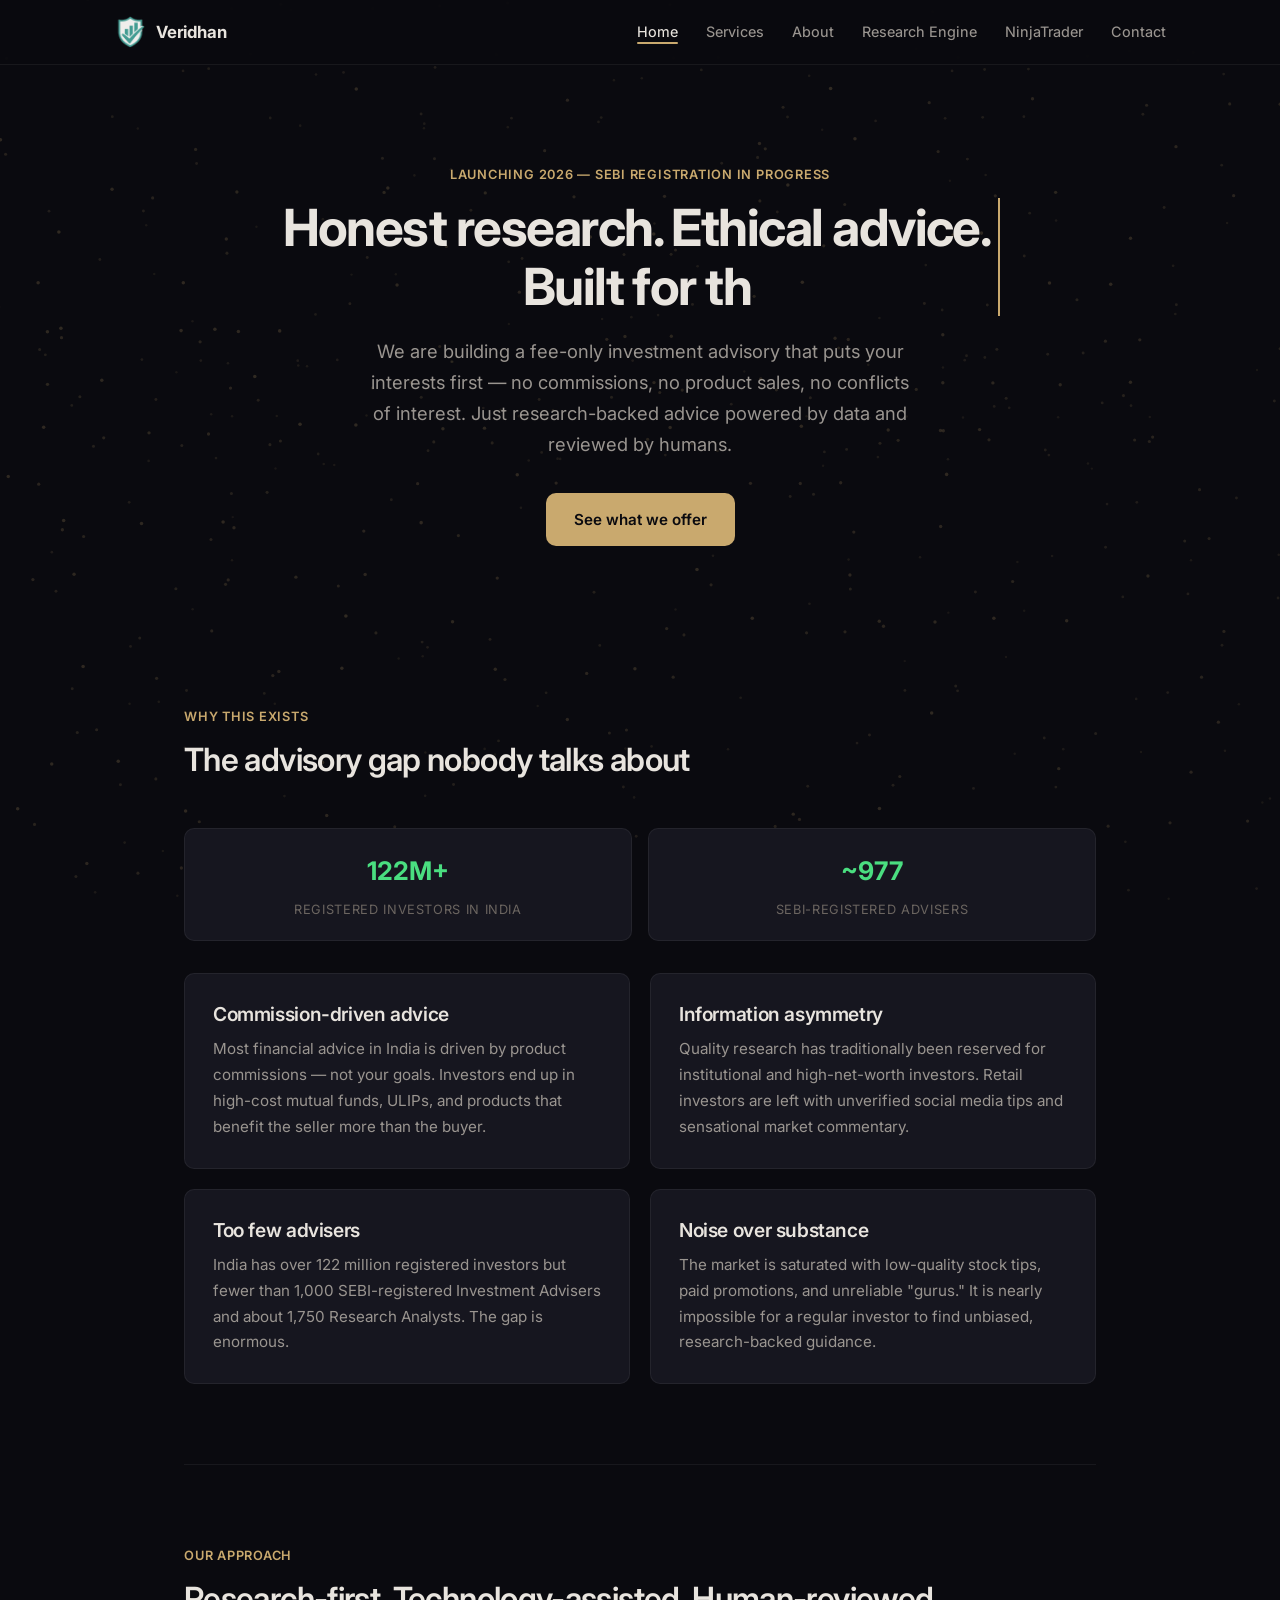
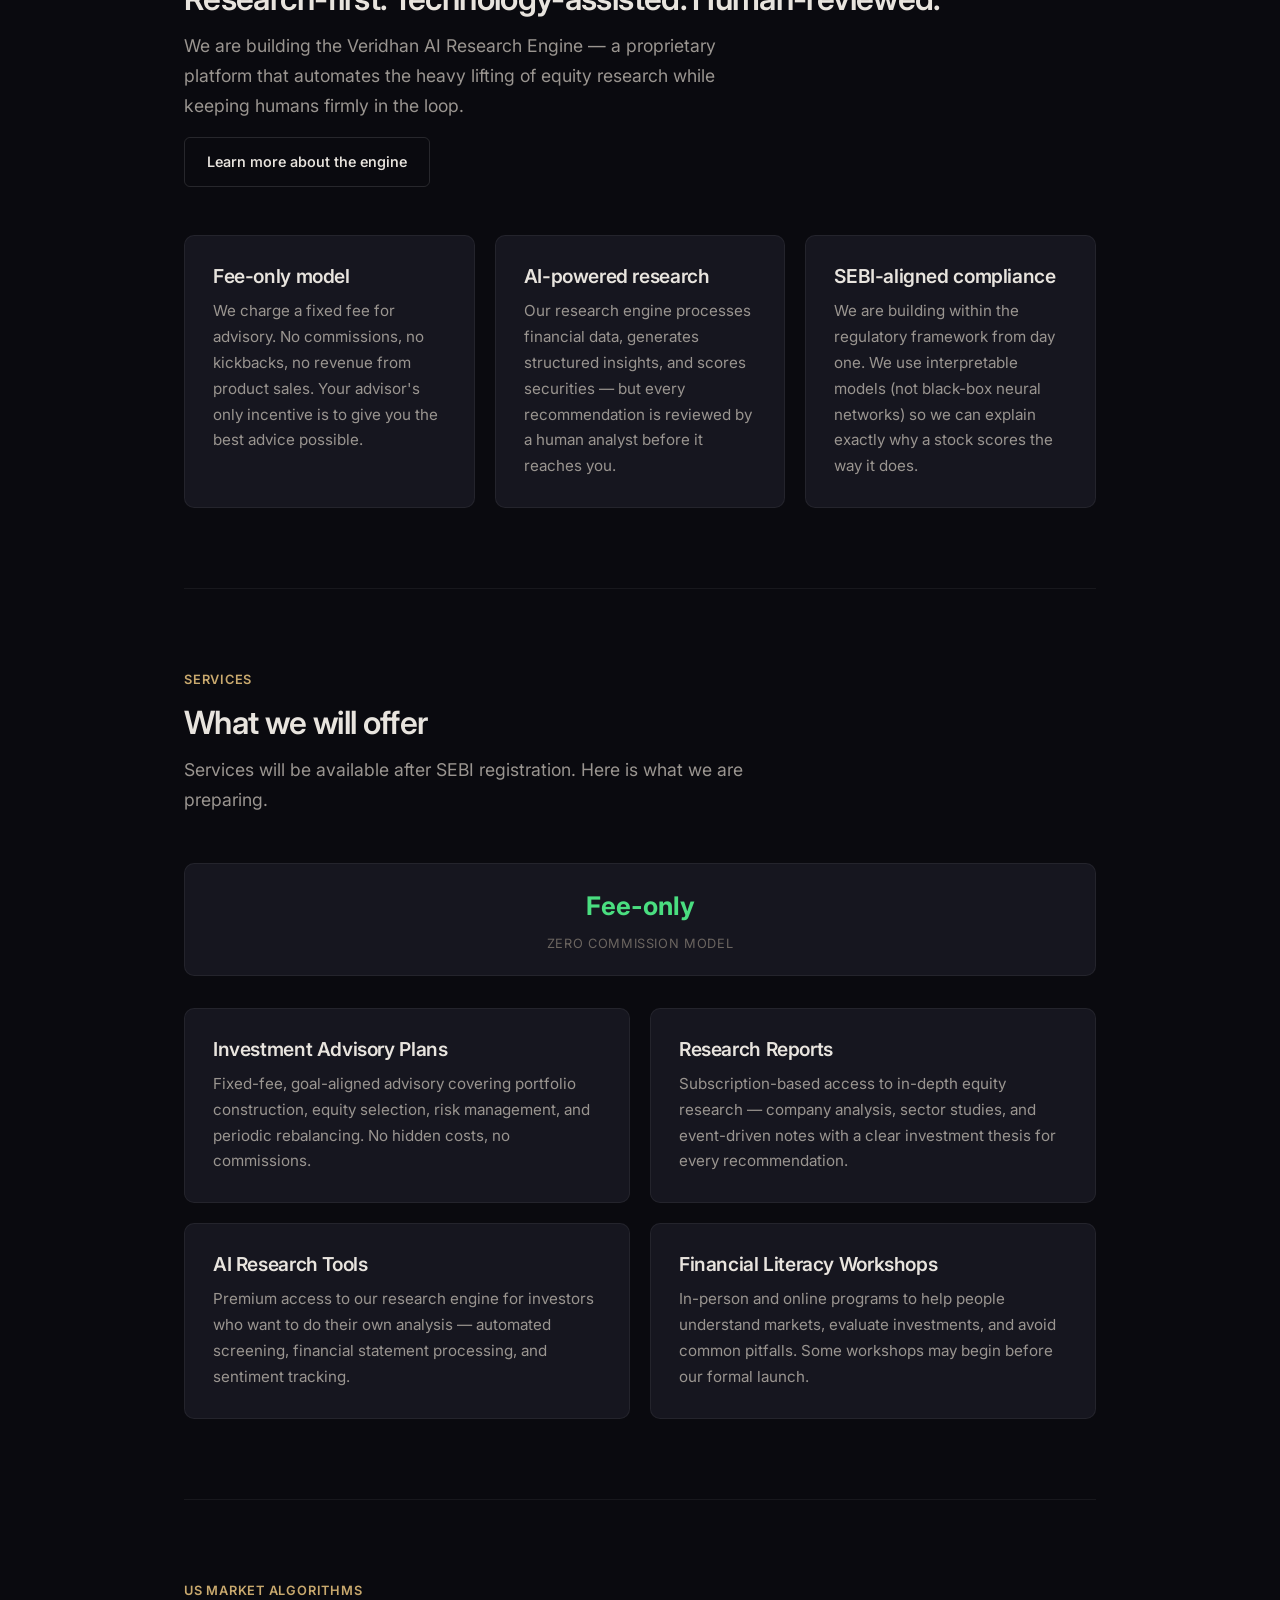
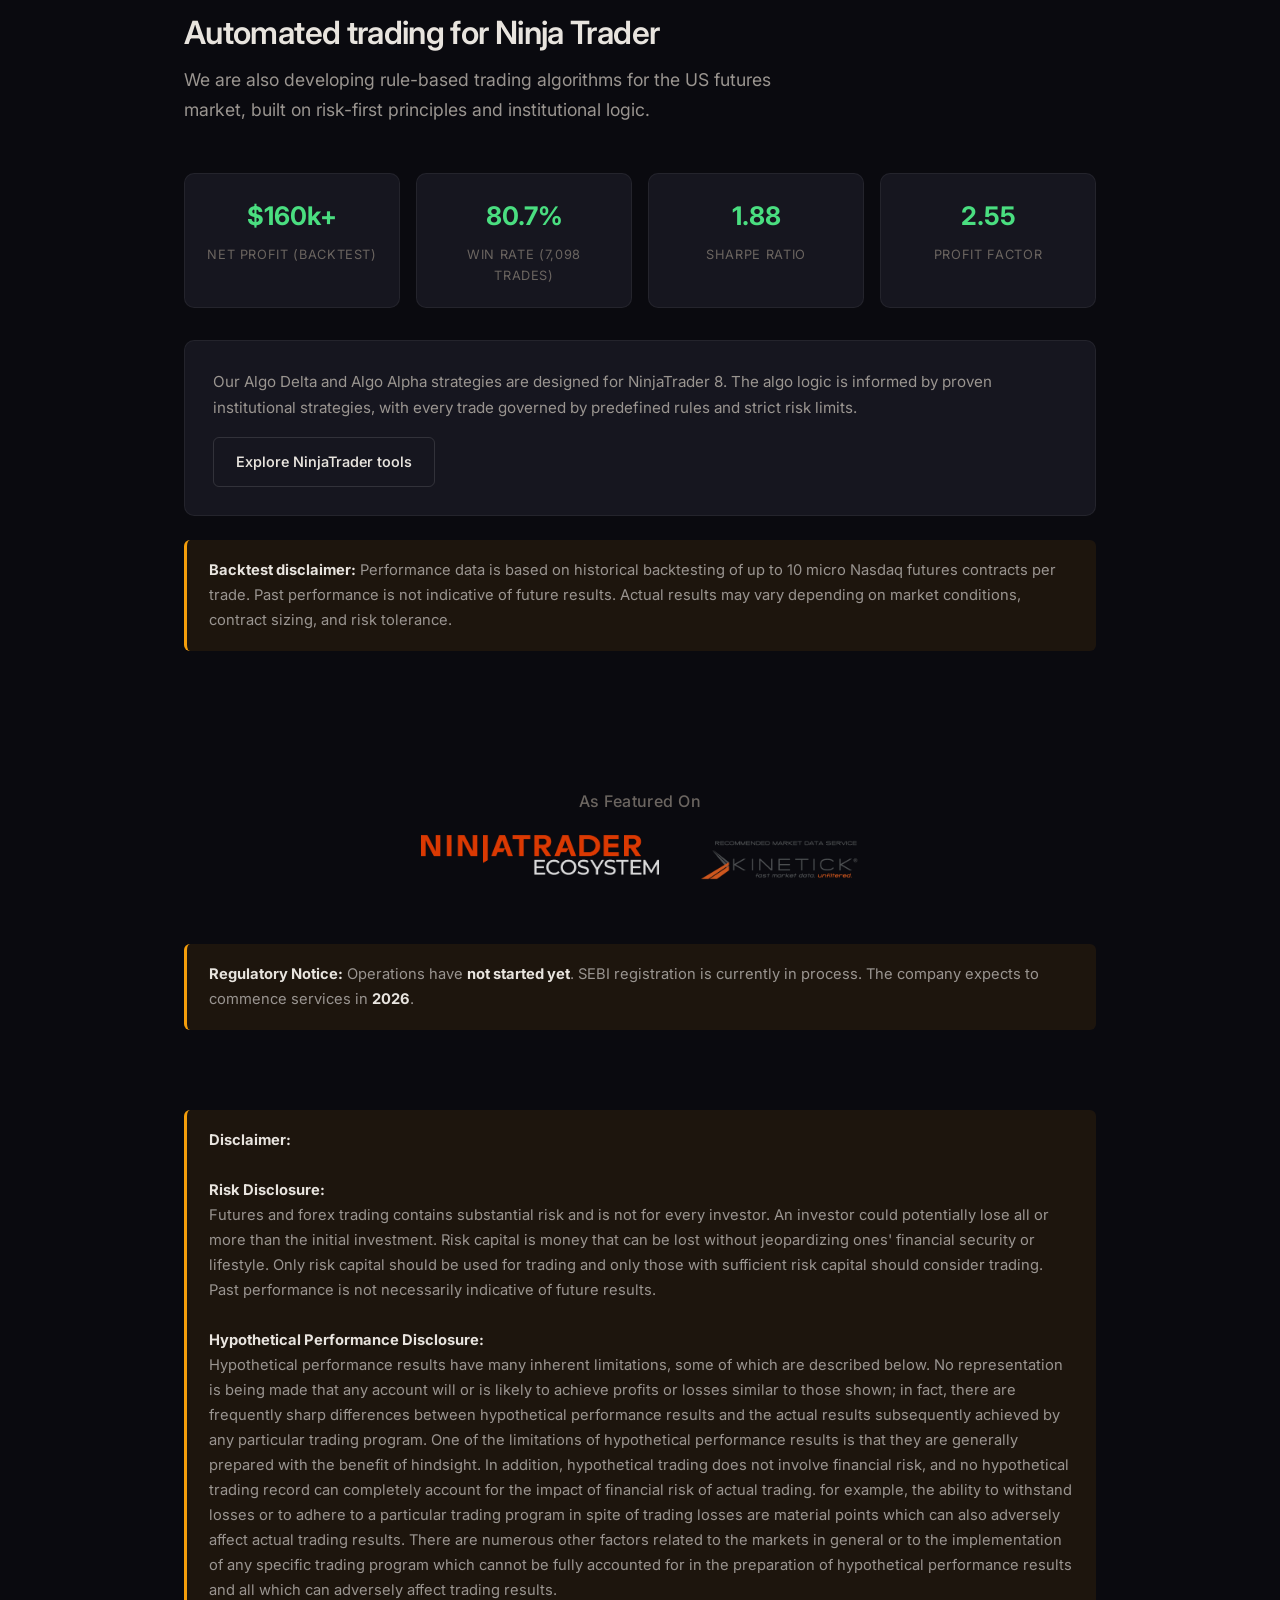
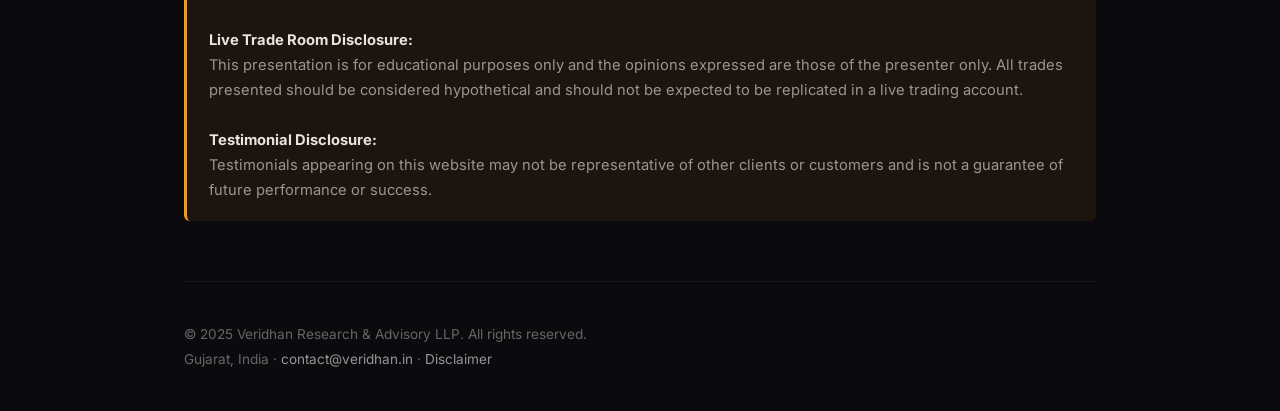
==== commit 24c212a2: "Add files via upload" ====
--- a/index.html
+++ b/index.html
@@ -28,6 +28,8 @@
 
     <link rel="stylesheet" href="styles.css">
     <script src="sidebar.js" defer></script>
+    <script src="dots-bg.js" defer></script>
+    <script src="typewriter.js" defer></script>
 </head>
 
 <body>
--- a/styles.css
+++ b/styles.css
@@ -660,6 +660,63 @@
   transform: translateY(0);
 }
 
+/* Typewriter animation */
+.tw-ready {
+  min-height: 1.2em;
+}
+
+.tw-typing {
+  border-right: 2px solid var(--accent);
+  padding-right: 4px;
+  animation: tw-blink 0.6s step-end infinite;
+}
+
+.tw-done {
+  border-right: 2px solid var(--accent);
+  padding-right: 4px;
+  animation: tw-fade-cursor 0.6s 0.4s forwards;
+}
+
+@keyframes tw-blink {
+
+  0%,
+  100% {
+    border-color: var(--accent);
+  }
+
+  50% {
+    border-color: transparent;
+  }
+}
+
+@keyframes tw-fade-cursor {
+  to {
+    border-color: transparent;
+  }
+}
+
+/* 3D Coming from back animation (Subtle) */
+.fade-up .section-header,
+.fade-up .cta-box {
+  perspective: 1000px;
+}
+
+.fade-up .section-header h2,
+.fade-up .cta-box h2 {
+  transform: translateZ(-30px) scale(0.96);
+  opacity: 0.4;
+  transition: transform 1.2s cubic-bezier(0.16, 1, 0.3, 1),
+    opacity 1.2s cubic-bezier(0.16, 1, 0.3, 1);
+  transition-delay: 0.1s;
+  will-change: transform, opacity;
+}
+
+.fade-up.visible .section-header h2,
+.fade-up.visible .cta-box h2 {
+  transform: translateZ(0) scale(1);
+  opacity: 1;
+}
+
 /* Stagger children */
 .stagger>.fade-up:nth-child(1) {
   transition-delay: 0s;
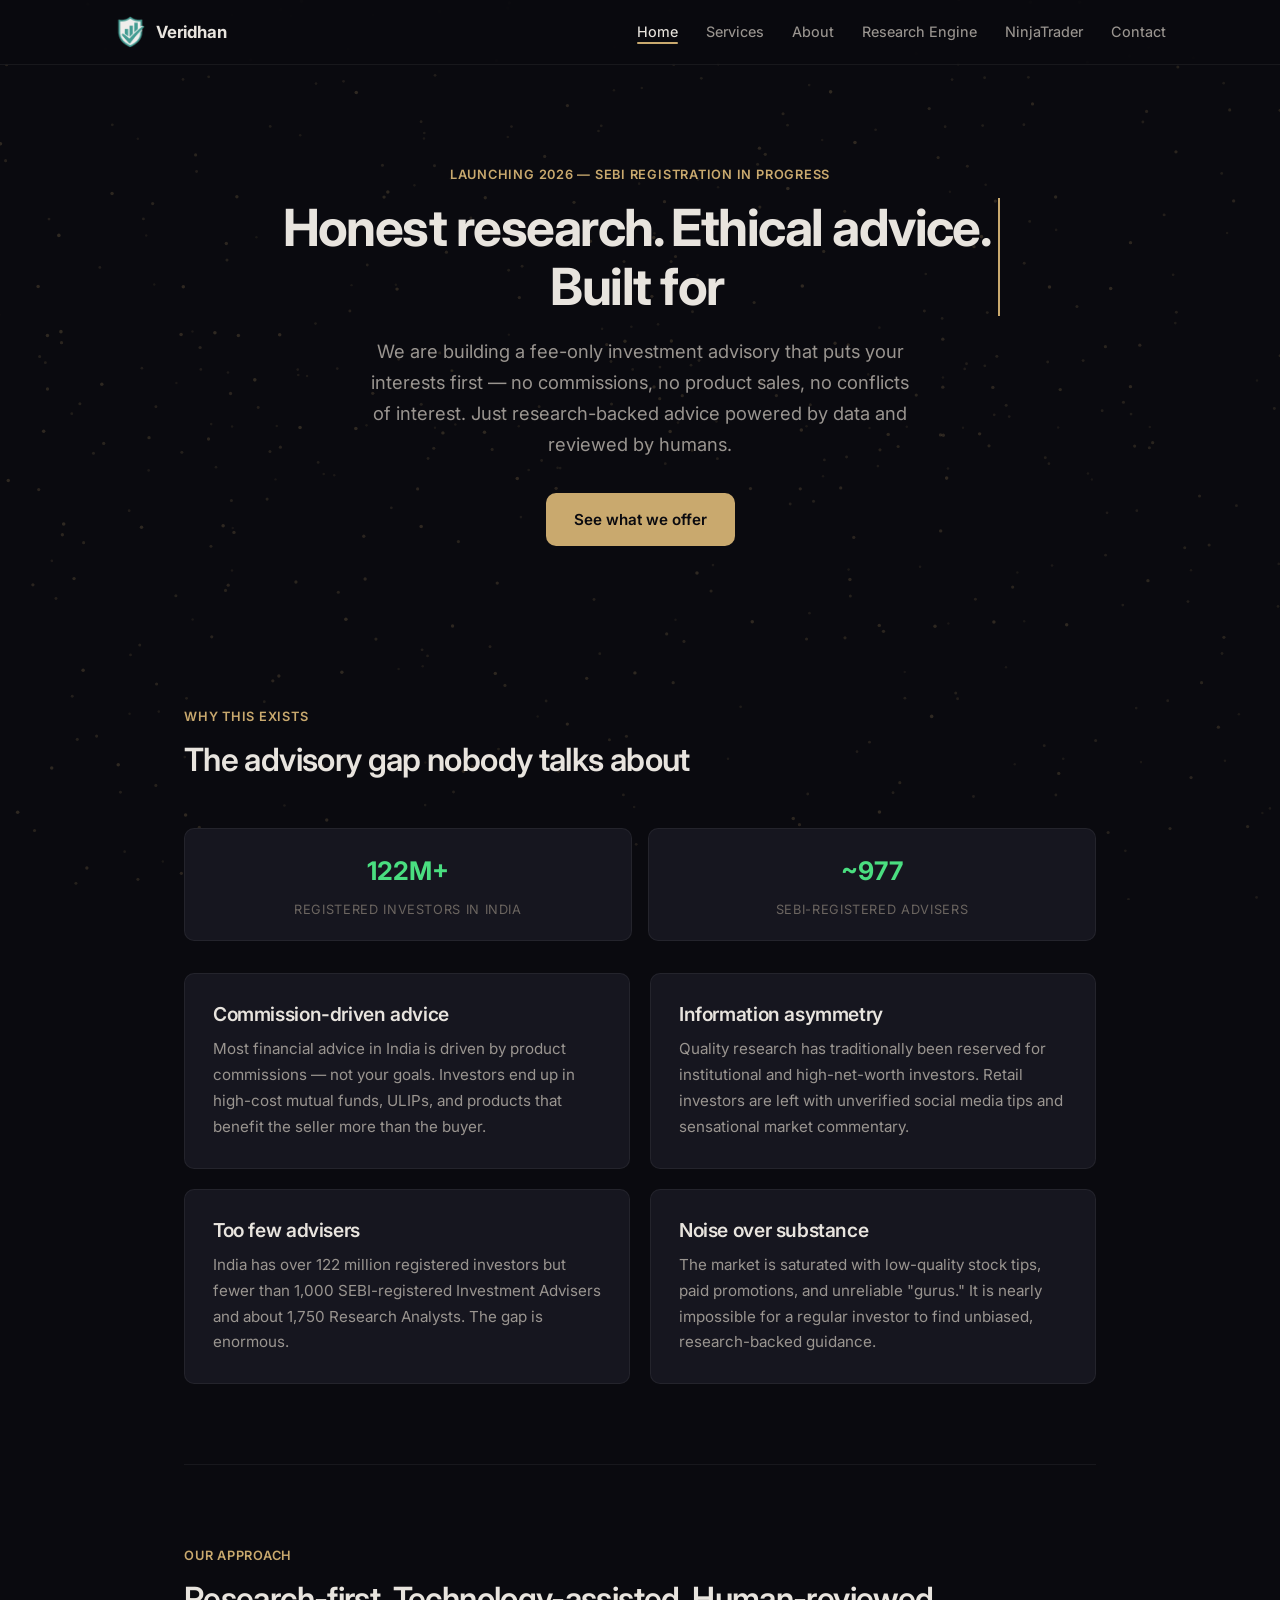
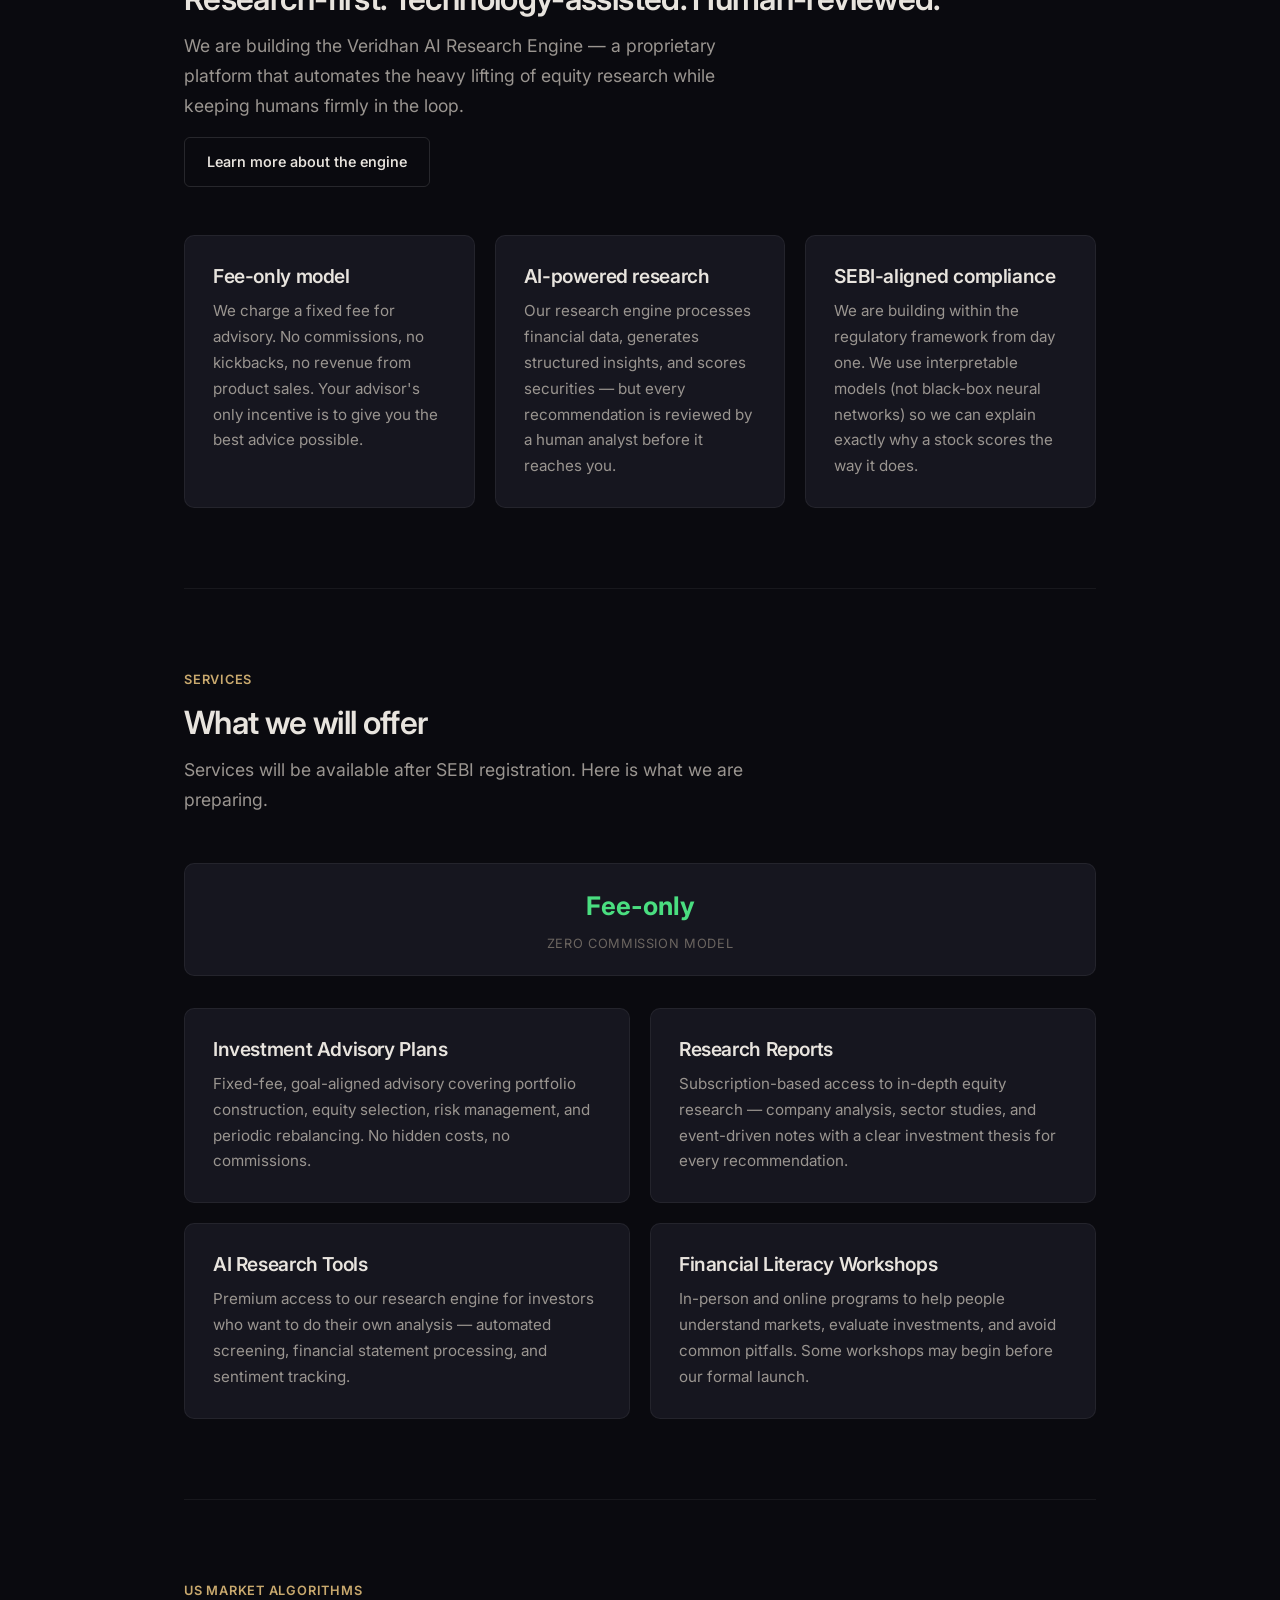
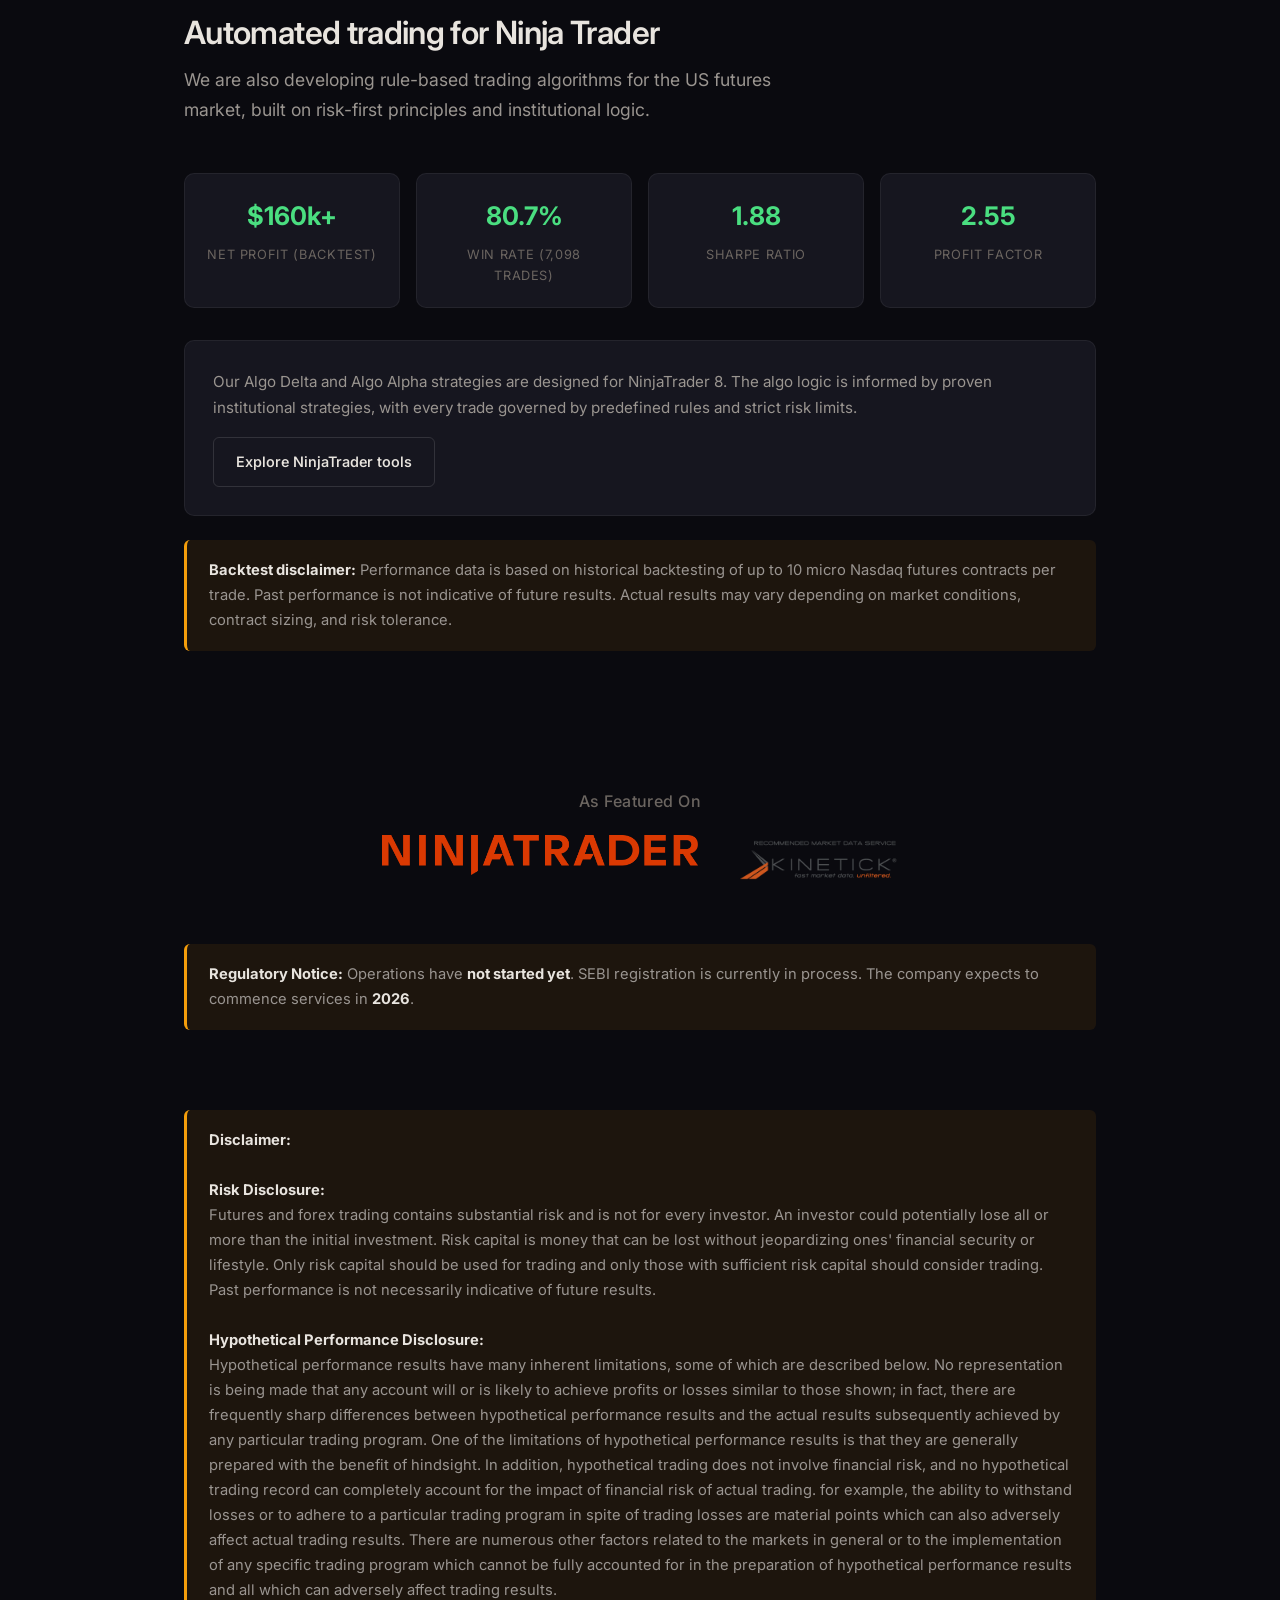
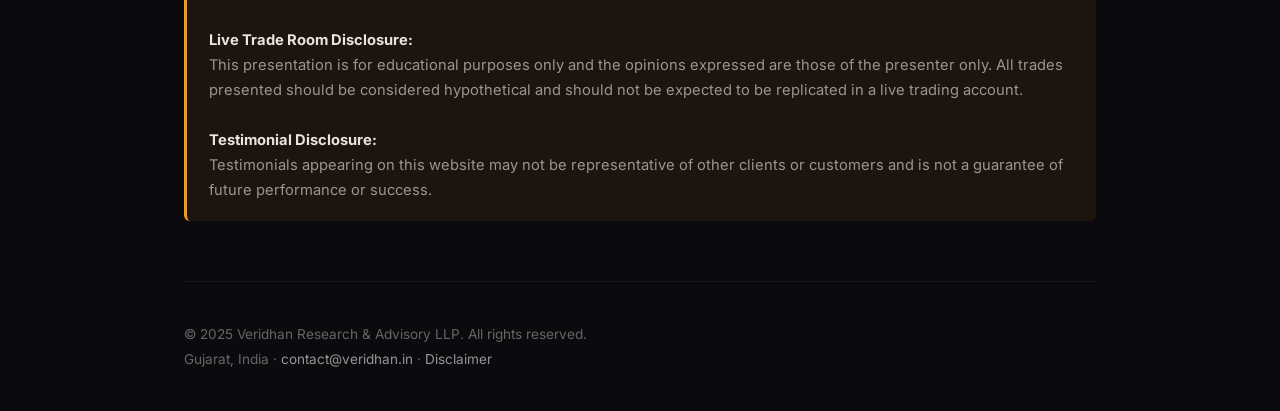
==== commit b6dfa7ed: "Replace NinjaTrader Ecosystem logo with wordmark; add Alpha trades link - Swap NinjaTrader_NTE_OW lo" ====
--- a/index.html
+++ b/index.html
@@ -244,7 +244,7 @@
             <h2>As Featured On</h2>
             <div class="logos-row">
                 <a href="https://ninjatraderdomesticvendor.sjv.io/XmPrrg" target="_blank" rel="noopener noreferrer">
-                    <img src="NinjaTrader_NTE_OW_RGB-600x100.png" alt="NinjaTrader">
+                    <img src="NinjaTrader_Wordmark_color_RGB.png" alt="NinjaTrader">
                 </a>
                 <img src="Kinetick_Logo.png" alt="Kinetick">
             </div>
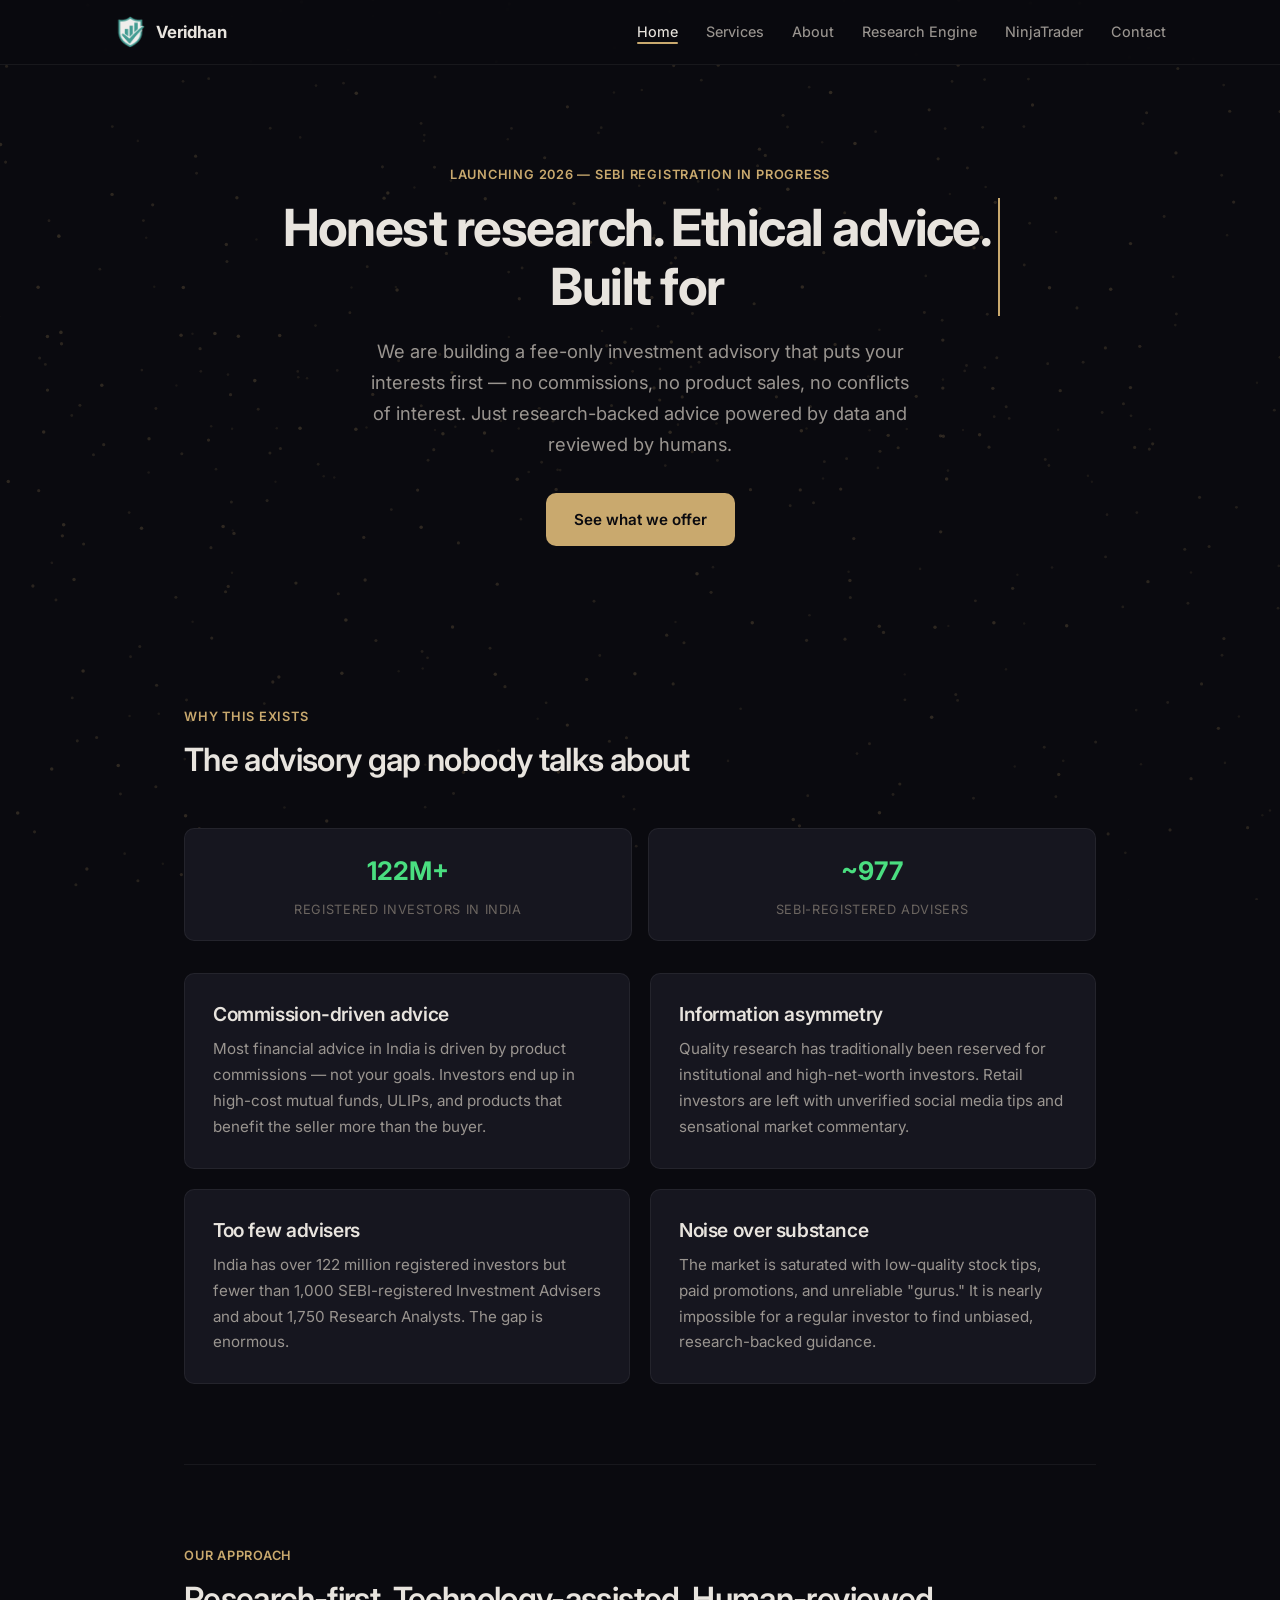
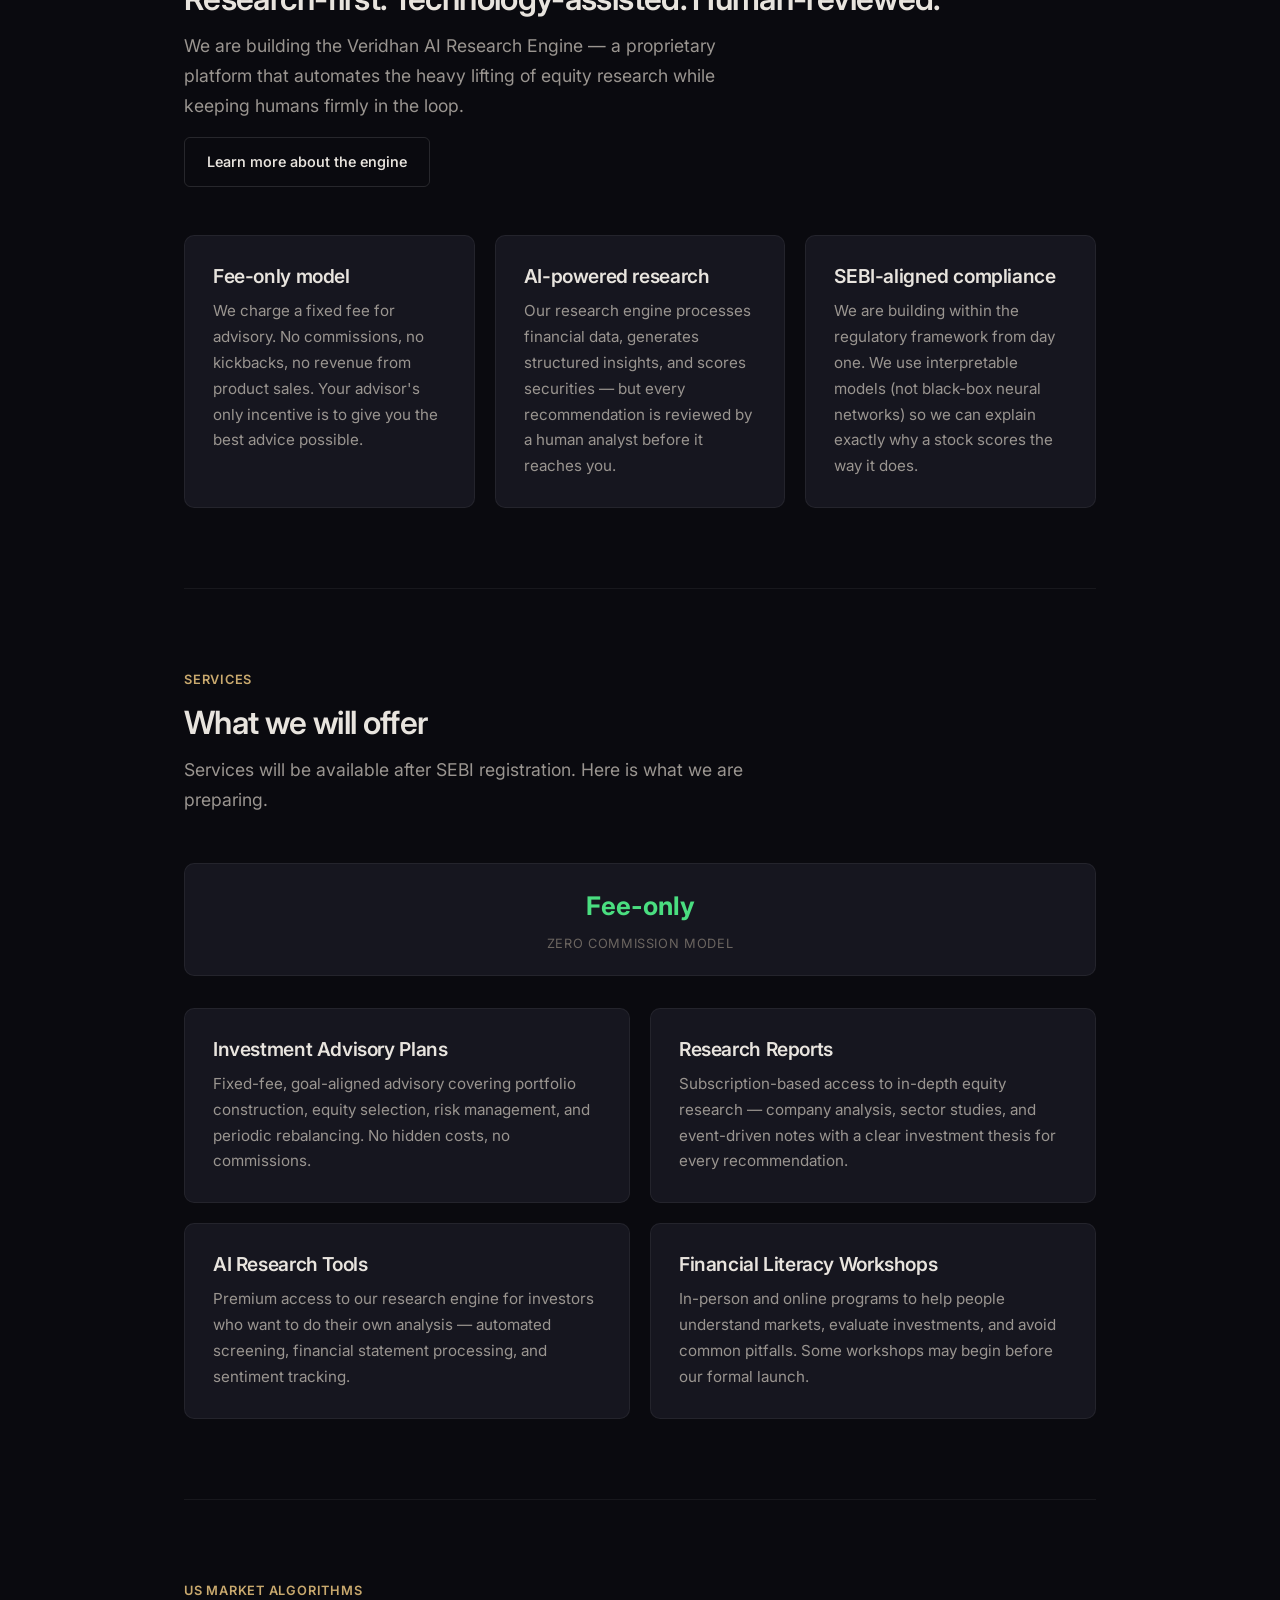
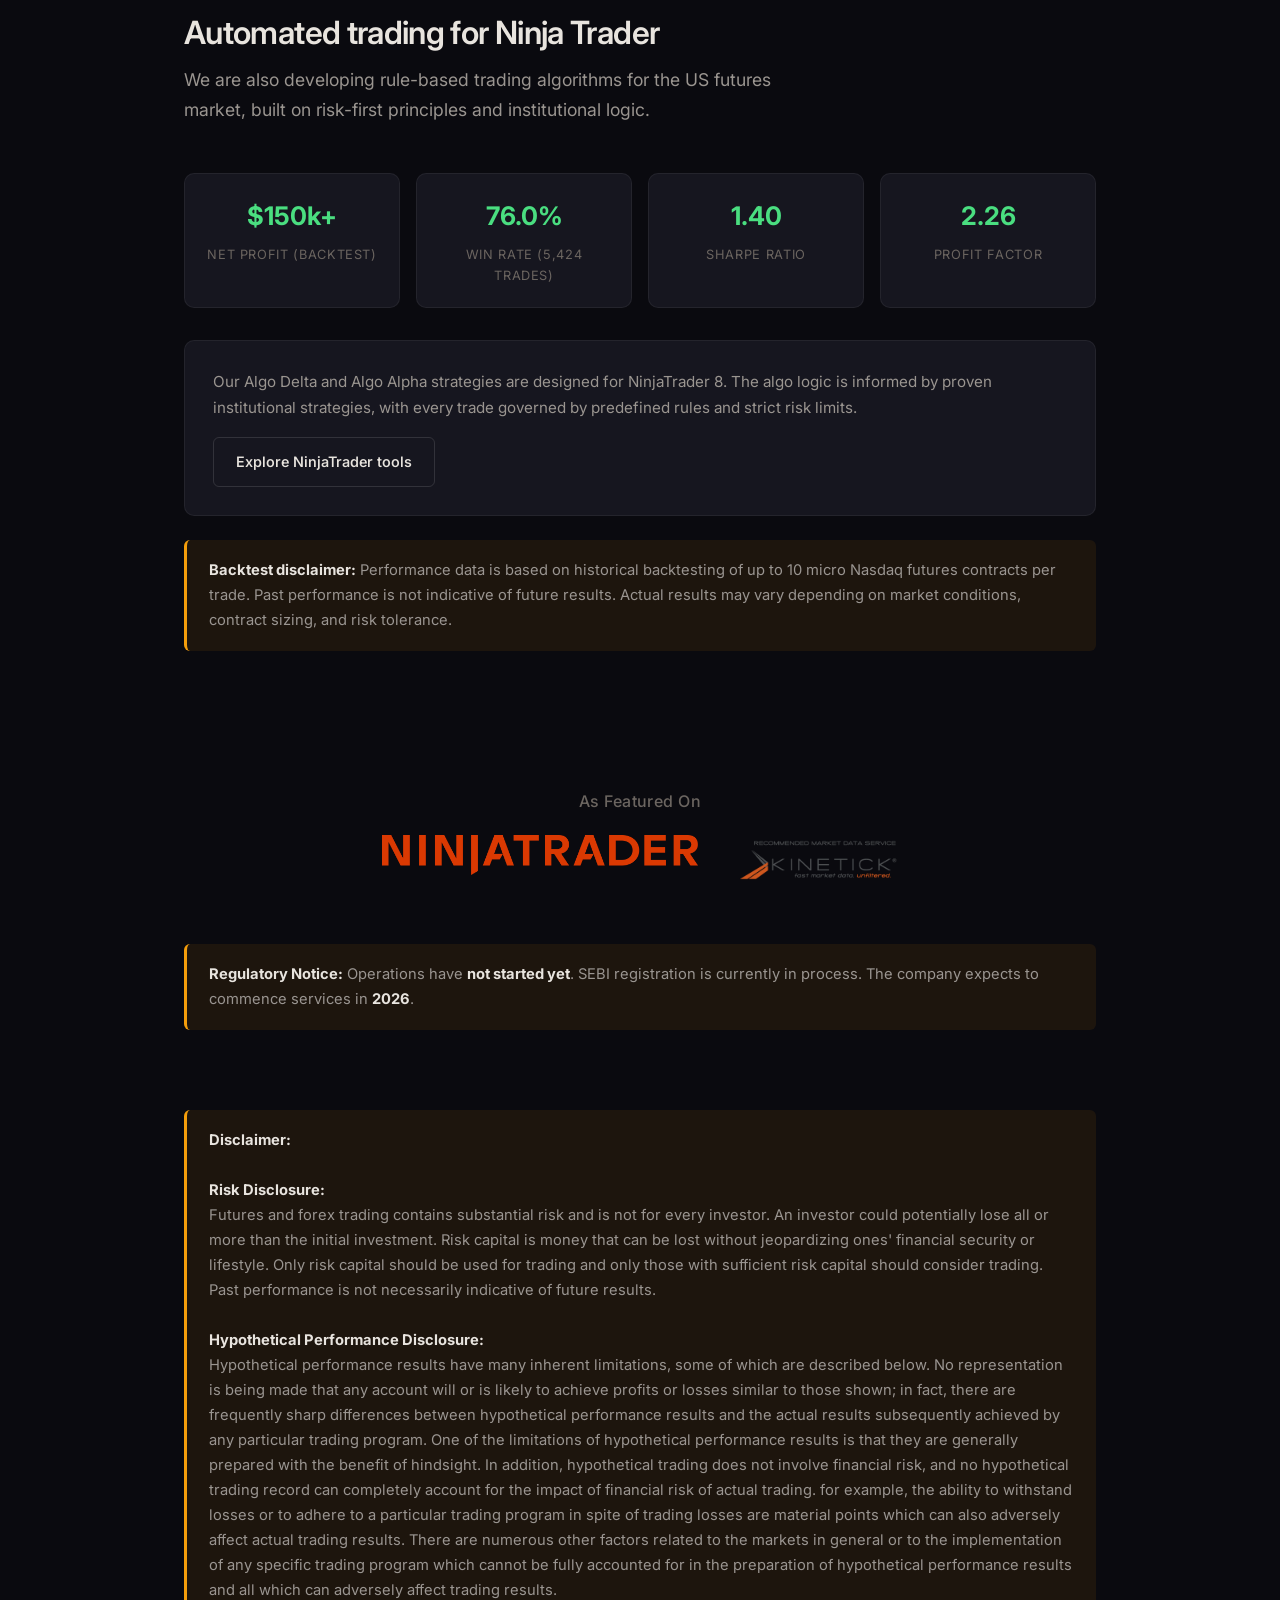
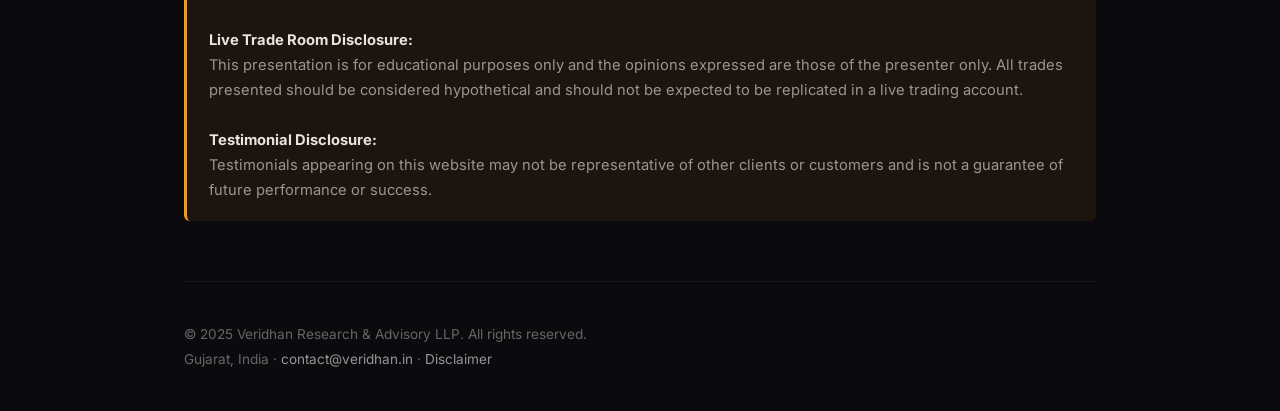
==== commit 4acc3610: "Update algo performance metrics; refresh availability and labels - Update Algo Delta (v4.8) and Algo" ====
--- a/index.html
+++ b/index.html
@@ -206,19 +206,19 @@
 
             <div class="metrics-row stagger">
                 <div class="metric fade-up">
-                    <span class="value">$160k+</span>
+                    <span class="value">$150k+</span>
                     <span class="metric-label">Net Profit (backtest)</span>
                 </div>
                 <div class="metric fade-up">
-                    <span class="value">80.7%</span>
-                    <span class="metric-label">Win Rate (7,098 trades)</span>
-                </div>
-                <div class="metric fade-up">
-                    <span class="value">1.88</span>
+                    <span class="value">76.0%</span>
+                    <span class="metric-label">Win Rate (5,424 trades)</span>
+                </div>
+                <div class="metric fade-up">
+                    <span class="value">1.40</span>
                     <span class="metric-label">Sharpe Ratio</span>
                 </div>
                 <div class="metric fade-up">
-                    <span class="value">2.55</span>
+                    <span class="value">2.26</span>
                     <span class="metric-label">Profit Factor</span>
                 </div>
             </div>
